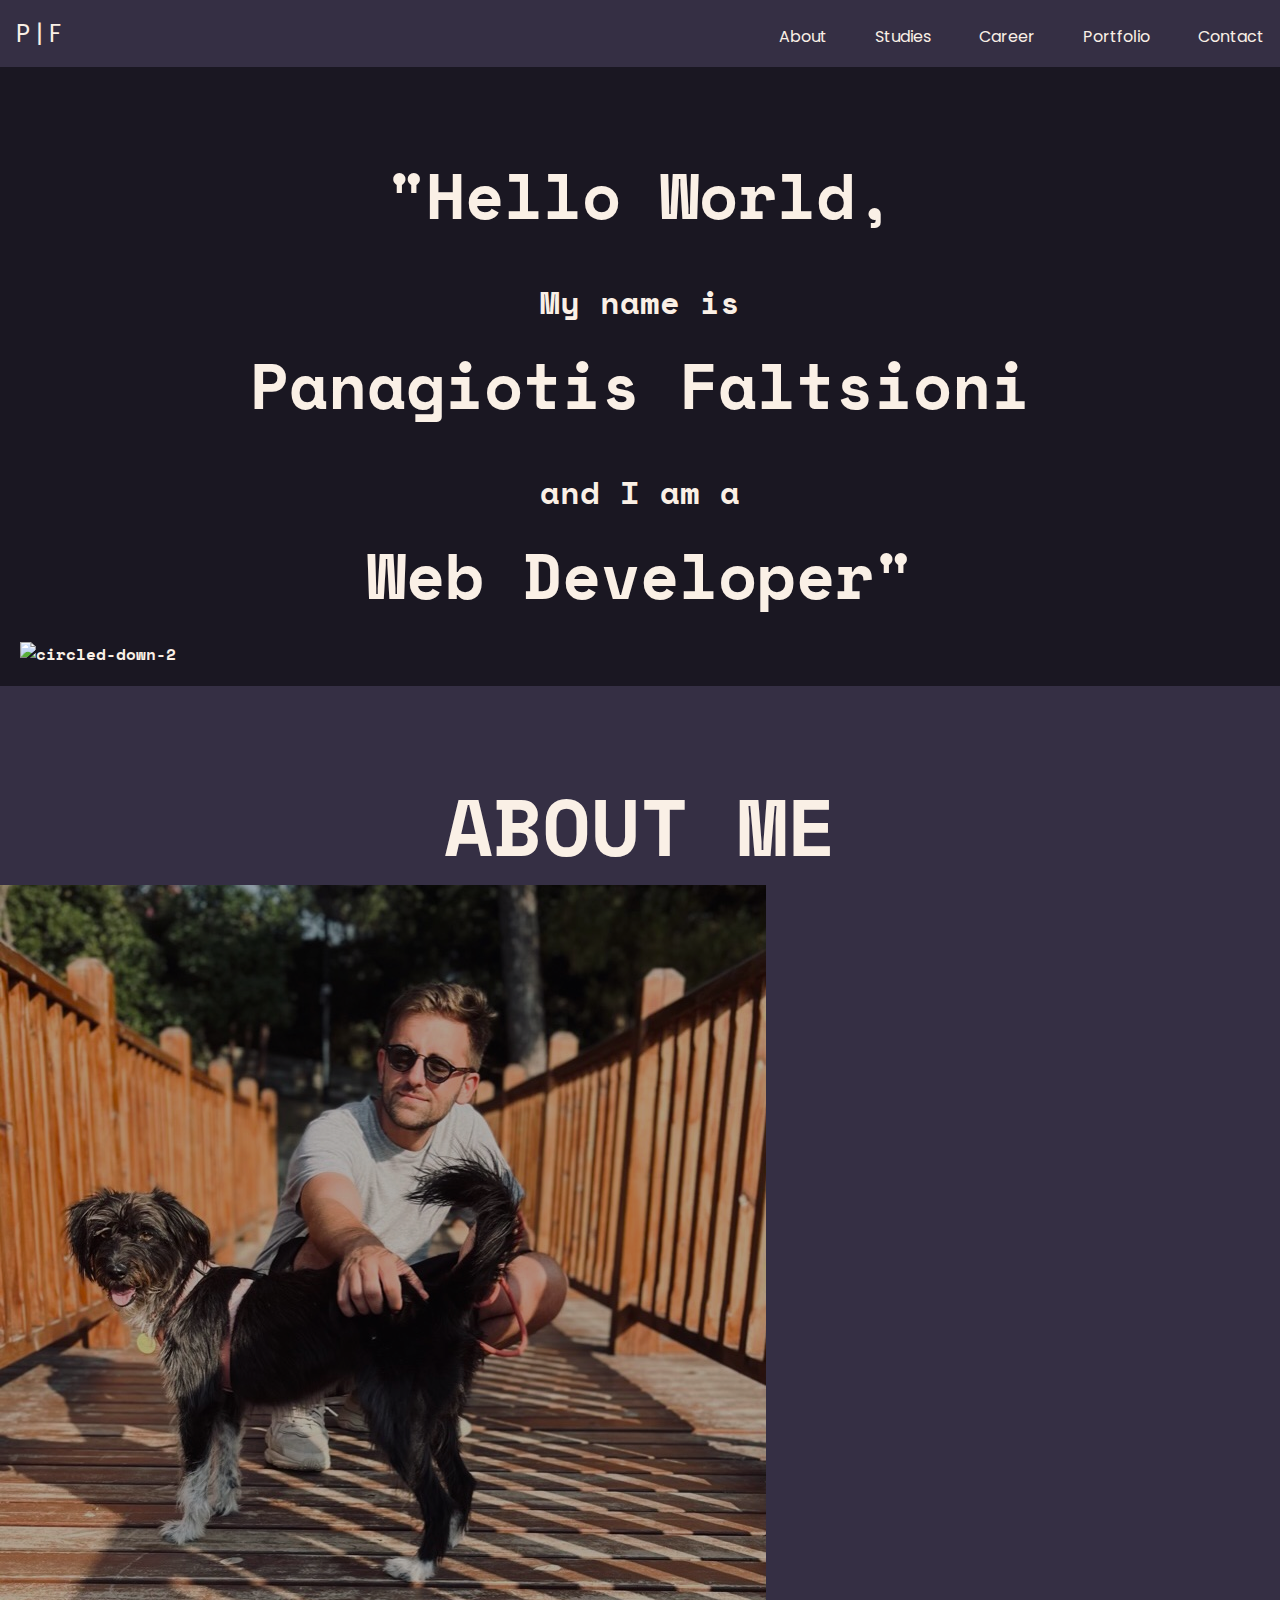
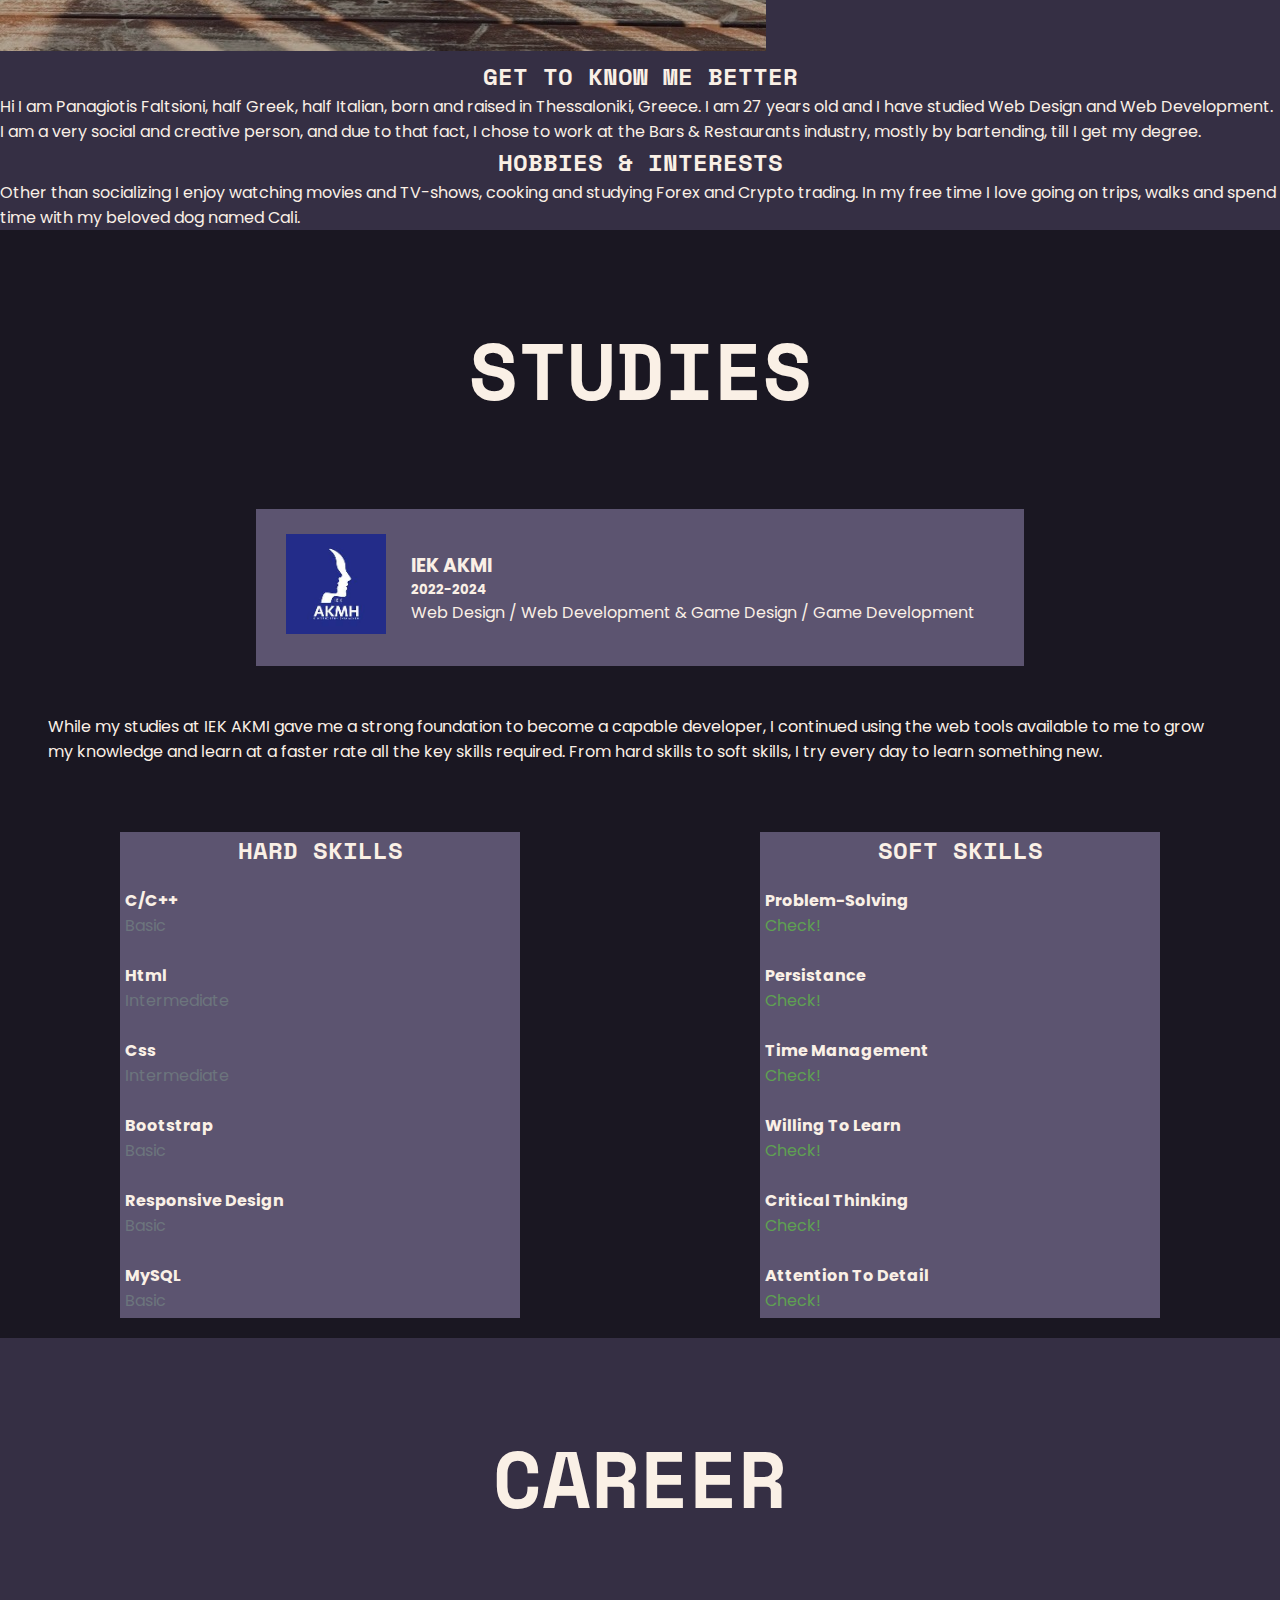
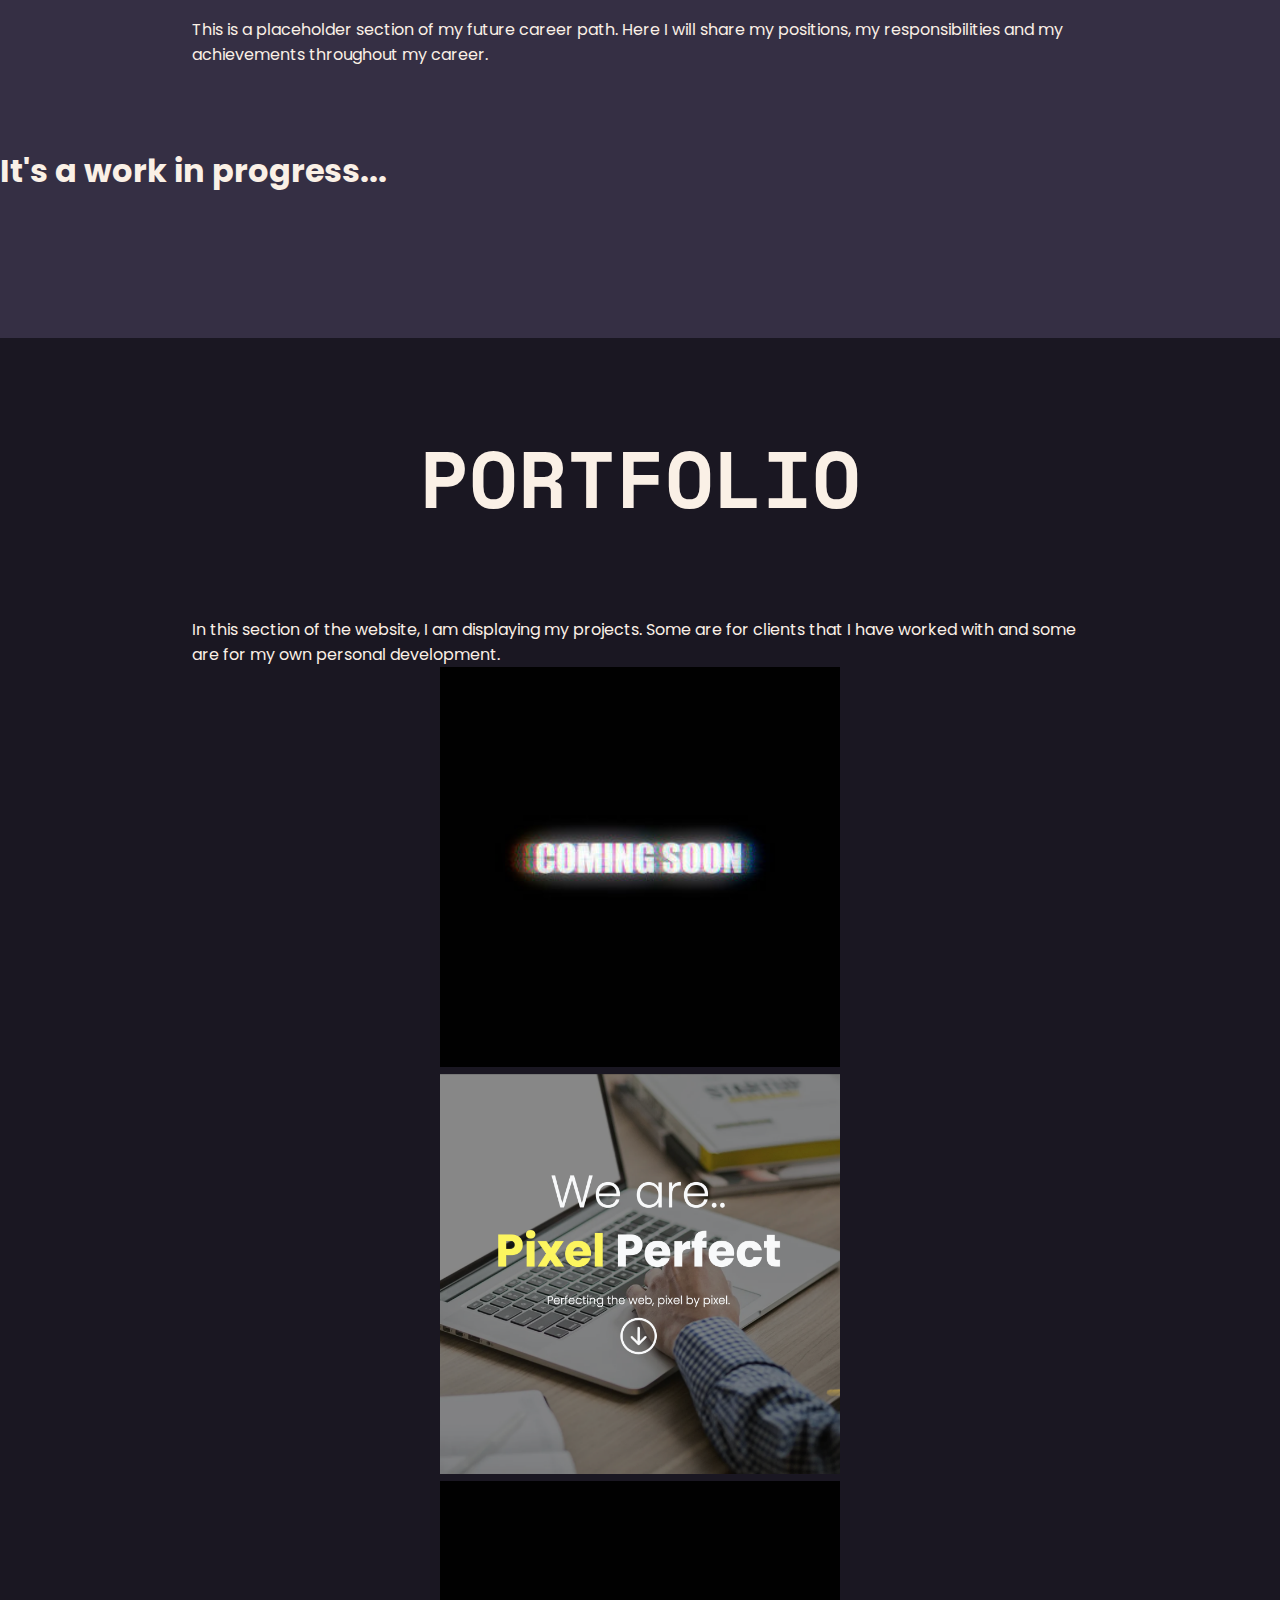
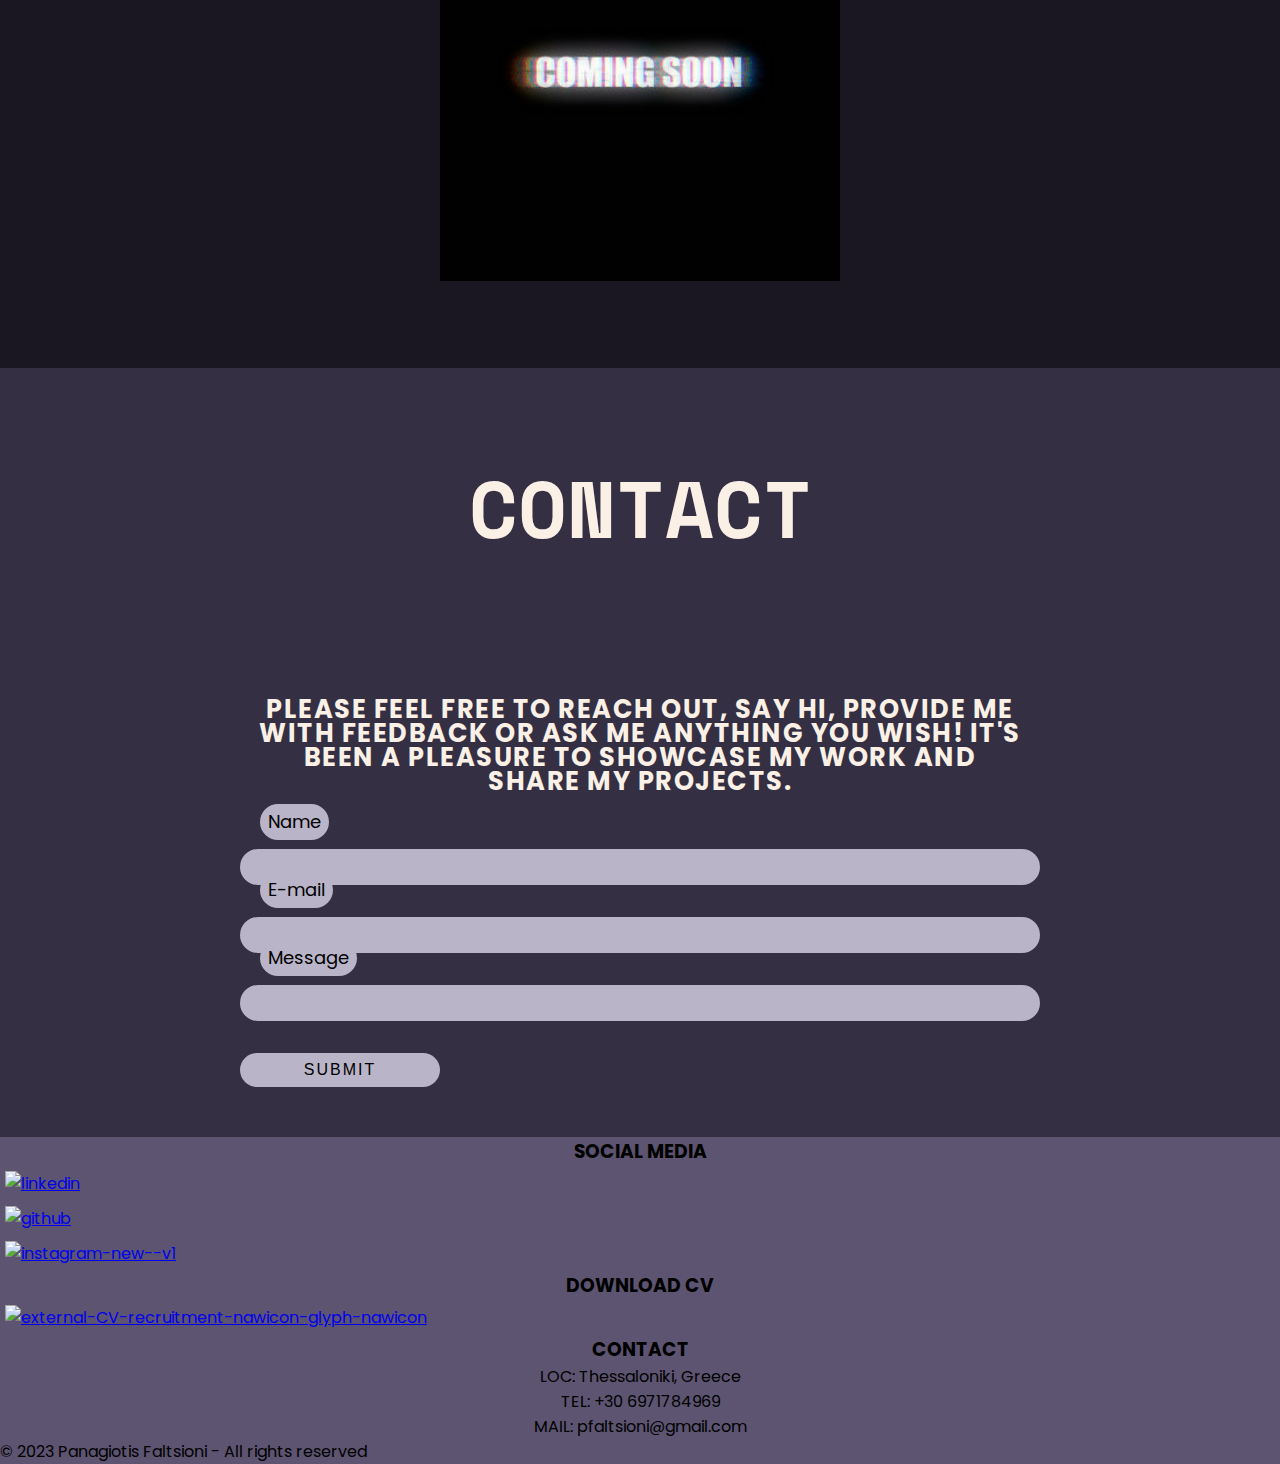
==== index.html @ 0f108d11 "Add files via upload" ====
<!DOCTYPE html>
<html lang="en">
<head>
    <meta charset="UTF-8">
    <meta http-equiv="X-UA-Compatible" content="IE=edge">
    <meta name="viewport" content="width=device-width, initial-scale=1.0">
    <title>Panagiotis Faltsioni | Web Developer</title>
    <!-- CSS LINK -->
    <link rel="stylesheet" href="style.css">
    <!-- BOOTSTRAP LINK -->
    <link href="https://cdn.jsdelivr.net/npm/bootstrap@5.3.1/dist/css/bootstrap.min.css" rel="stylesheet" integrity="sha384-4bw+/aepP/YC94hEpVNVgiZdgIC5+VKNBQNGCHeKRQN+PtmoHDEXuppvnDJzQIu9" crossorigin="anonymous">
    <script src="//maxcdn.bootstrapcdn.com/bootstrap/4.1.1/js/bootstrap.min.js"></script>
<script src="//cdnjs.cloudflare.com/ajax/libs/jquery/3.2.1/jquery.min.js"></script>
    <!-- GOOGLE FONTS LINK -->
    <link rel="preconnect" href="https://fonts.googleapis.com">
    <link rel="preconnect" href="https://fonts.gstatic.com" crossorigin>
    <link href="https://fonts.googleapis.com/css2?family=Poppins:ital,wght@0,100;0,200;0,300;0,400;0,500;0,600;0,700;0,800;0,900;1,100;1,200;1,300;1,400;1,500;1,600;1,700;1,800;1,900&family=Space+Mono:ital,wght@0,400;0,700;1,400;1,700&display=swap" rel="stylesheet">
    <link href="https://fonts.googleapis.com/css2?family=Poppins:wght@100;200;300;400;500;600;700;800;900&display=swap" rel="stylesheet">

    <!-- JS LINK-->
    <script src="nav.js" defer></script>
</head>
<body class="primary-dark" id="body">
    
    <header class="primary-dark">
        <nav class="fc-light" id="navbar">
            <div class="logo">P | F</div>
            <button class="mobile-nav-toggle fc-light" aria-expanded="false"></button>
            <ul id="primary-navigation" data-visible="false"  class="primary-navigation">
                <li>
                    <a href="#about" onclick="closeNavigation(); enableScroll();">About</a>
                </li>
                <li>
                    <a href="#studies" onclick="closeNavigation(); enableScroll();">Studies</a>
                </li>
                <li>
                    <a href="#career" onclick="closeNavigation(); enableScroll();">Career</a>
                </li>
                <li>
                    <a href="#portfolio" onclick="closeNavigation(); enableScroll();">Portfolio</a>
                </li>
                <li>
                    <a href="#contact" onclick="closeNavigation(); enableScroll();">Contact</a>
                </li>
            </ul>
        </nav>
    </header>
    <main>
        <section id="landing-page">
            <div class="paralax">
                <div class="wrap fc-light ff-mono">
                    <div class="gap"></div>
                    <p class="hero-text">"Hello World,<br>
                        <span class="hero-text-small">My name is</span><br>
                        Panagiotis Faltsioni<br>
                        <span class="hero-text-small">and I am a</span><br>
                        Web Developer"
                    </p>
                    <div class="text-center scroll-icon">
                        <img width="50" height="50" src="https://img.icons8.com/ios/50/circled-down-2.png" alt="circled-down-2"/>
                    </div>
                </div>
            </div>
        </section>
        <section class="fc-light" id="about">
            <div class="gap"></div>
            <h1 class="title-big fc-light ff-mono">About me</h1>
            <div class="row">
                <div class="col-sm-6">
                    <img class="w-100 p-5 rounded-circle darken-image" src="assets/080011CD-F7F8-4131-B6F4-7357EC629A7B_1_105_c.jpeg" alt="profile_pic">
                </div>
                <div class="col-sm-6 justify-content-center">
                    <h2 class="title-small mt-5 p-3 text-start ff-mono">Get to know me better</h2>
                    <p class="p-3 font_conf" >Hi I am Panagiotis Faltsioni, half Greek, half Italian, born and raised in Thessaloniki, Greece. 
                        I am 27 years old and I have studied Web Design and Web Development.
                        I am a very social and creative person, and due to that fact, I chose to work at the Bars & Restaurants industry, mostly by bartending, till I get my degree.</p>
                    <h2 class="title-small mt-5 p-3 text-start ff-mono">Hobbies & Interests</h2>
                    <p class="p-3 font_conf fc-light">Other than socializing I enjoy watching movies and TV-shows, cooking and studying Forex and Crypto trading.
                            In my free time I love going on trips, walks and spend time with my beloved dog named Cali.</p>
                </div>
            </div>
        </section>
        <section id="studies" class="paralax">
            <div class="shadow-bg">
                <div class="gap"></div>
                <h1 class="title-big fc-light ff-mono">Studies</h1>
                <div class="gap"></div>
                <div class="primary-light fc-light text-center rounded-5 akmi-box  shadow-lg">
                    <div class="akmi-logo text-center">
                        <img width="100%" class="rounded-circle" src="assets/akmi_logo.jpeg" alt="studies_pic">
                    </div>
                    <div class="akmi-info">
                        <h3 class=" text-start">IEK AKMI</h3>
                        <h5 class=" text-start">2022-2024</h5>
                        <p class="text-start">Web Design / Web Development & Game Design / Game Development</p>
                    </div>
                </div>
                
                <div class="row mx-0">
                    <div class="col-sm-2"></div>
                    <div class="col-sm-8 row fc-light">
                        <p class="studies-text">
                            While my studies at IEK AKMI gave me a strong foundation to become
                            a capable developer, I continued using the web tools available to me
                            to grow my knowledge and learn at a faster rate all the key skills required.
                            From hard skills to soft skills, I try every day to learn something new. 
                        </p>
                    </div>
                    <div class="col-sm-2"></div>

                    <div class="container-box py-5 mx-0">
                        
                        <div class=" box primary-light fc-light rounded-5 shadow-lg">
                            <h2 class="title-small py-5 ff-mono">Hard Skills</h2>
                            <div class="row">
                                <div class="col-sm-6 skills  text-start">
                                    <ul>
                                        
                                        <li>C/C++
                                            <p>Basic</p>
                                        </li>
                                        <li>Html
                                            <p>Intermediate</p>
                                        </li>
                                        <li>Css
                                            <p>Intermediate</p>
                                        </li>
                                    </ul>
                                </div>
                                <div class="col-sm-6 skills text-start">
                                    <ul>
                                        <li>Bootstrap
                                            <p>Basic</p>
                                        </li>
                                        <li>Responsive Design
                                            <p>Basic</p>
                                        </li>
                                        <li>MySQL
                                            <p>Basic</p>
                                        </li>
                                    </ul>
                                </div>
                            </div>
                        </div>
                        
                        <div class=" primary-light fc-light rounded-5 shadow-lg box">
                            <h2 class="title-small py-5 ff-mono">Soft Skills</h2>
                            <div class="row">
                                <div class="col-sm-6 skills green-muted text-start">
                                    <ul>
                                        <li>Problem-Solving
                                            <p>Check!</p>
                                        </li>
                                        <li>Persistance
                                            <p>Check!</p>
                                        </li>
                                        <li>Time Management
                                            <p>Check!</p>
                                        </li>
                                    </ul>
                                </div>
                                <div class="col-sm-6 skills green-muted text-start">
                                    <ul>
                                        <li>Willing To Learn
                                            <p>Check!</p>
                                        </li>
                                        <li>Critical Thinking
                                            <p>Check!</p>
                                        </li>
                                        <li>Attention To Detail
                                            <p>Check!</p>
                                        </li>
                                    </ul>
                                </div>
                            </div>
                        </div>
                        
                    </div>
                </div>
            </div>
        </section>
        <section id="career" class=" career-div fc-light">
            <div class="gap"></div>
            <h1 class="title-big ff-mono">Career</h1>
            <div class="gap"></div>
            <div class="career-text">
                <p class="font_conf">This is a placeholder section of my future career path. Here I will share my positions, my responsibilities and my achievements throughout my career.</p>
            </div>
            <h1 class="gap text-center">It's a work in progress...</h1>
            <div class="gap"></div>
        </section>
        <section id="portfolio" class="paralax">
            <div class="shadow-bg fc-light">
                <div class="gap"></div>
                <h1 class="title-big ff-mono">Portfolio</h1>
                <div class="gap"></div>
                <div class="portfolio-text">
                    <p class="font_conf">
                        In this section of the website, I am displaying my projects. 
                        Some are for clients that I have worked with and some are for my own personal development.
                    </p>
                </div>
                <div class="row">
                    <div class="container col-sm-4 mt-5">
                        <a href="">
                        <div class="content shadow-lg">
                            <div class="content-overlay"></div>
                            <img src="assets/black-coming-soon.jpeg" alt="coming-soon" class="content-image">
                            <div class="content-details fadeIn-bottom">
                                <h3></h3>
                                <p></p>
                            </div>
                        </div>
                    </a>
                    </div>
                
                    <div class="container col-sm-4 mt-5">
                        <a href="Pixel_Perfect/home.html" target="_blank">
                        <div class="content shadow-lg">
                            <div class="content-overlay"></div>
                            <img src="assets/Screenshot 2023-08-13 at 11.19.45 AM.png" alt="test" class="content-image">
                            <div class="content-details fadeIn-bottom">
                                <h3>Website - Pixel Perfect</h3>
                                <p>A web page created by me for an imaginary company, aimed to promote it's services and showcase it's work.</p>
                            </div>
                        </div>
                        </a>
                    </div>
                
                    <div class="container col-sm-4 mt-5">
                        <a href="">
                            <div class="content shadow-lg">
                                <div class="content-overlay"></div>
                                <img src="assets/black-coming-soon.jpeg" alt="coming-soon" class="content-image">
                                <div class="content-details fadeIn-bottom">
                                    <h3></h3>
                                    <p></p>
                                </div>
                            </div>
                        </a>
                    </div>
                </div>
                <div class="gap"></div>
            </div>
        </section>
        <section id="contact" class="row fc-light">
            <div class="gap"></div>
            <h1 class="title-big ff-mono">Contact</h1>
            <div class="gap"></div>
            <section class="get-in-touch row">
                <div class="col-sm-2"></div>
                <div class="col-sm-8">
                    <h1 class="title fc-light">Please feel free to reach out, say hi, provide me with feedback or ask me anything you wish! It's been a pleasure to showcase my work and share my projects.</h1>
                </div>
                <div class="col-sm-2"></div>    
                <form class="contact-form row p-5 mx-3" action="https://formsubmit.co/pfaltsioni@gmail.com" method="POST">
                   <div class="form-field col-lg-6">
                      <input id="name" class="input-text js-input" type="text" required>
                      <label class="label" for="name">Name</label>
                   </div>
                   <div class="form-field col-lg-6 ">
                      <input id="email" class="input-text js-input" type="email" required>
                      <label class="label" for="email">E-mail</label>
                   </div>
                   <div class="form-field col-lg-12">
                      <input id="message" class="input-text js-input" type="text" required>
                      <label class="label" for="message">Message</label>
                   </div>
                   <div class="form-field col-lg-12">
                      <input class="submit-btn" type="submit" value="Submit">
                   </div>
                </form>
             </section>
             
            </section>
    </main>
    <footer class="row text-dark primary-light p-5">
        <div class="col-sm-4 ">
            <h3 class="title-small">Social Media</h3>
            <ul class="font_conf text-center py-5">
                <li>
                    <a href="https://www.linkedin.com/in/p-faltsioni/" target="_blank">
                        <img width="25" height="25" src="https://img.icons8.com/ios-filled/50/linkedin.png" alt="linkedin"/>
                    </a>
                </li>
                <li>
                    <a href="https://github.com/Panosfal" target="_blank">
                        <img width="25" height="25" src="https://img.icons8.com/ios-filled/50/github.png" alt="github"/>
                    </a>
                </li>
                <li>
                    <a href="https://www.instagram.com/panosfal/" target="_blank">
                        <img width="25" height="25" src="https://img.icons8.com/ios-filled/50/instagram-new--v1.png" alt="instagram-new--v1"/>
                    </a>
                </li>
            </ul>
        </div>
        <div class="col-sm-4">
            <h3 class="title-small">download cv</h3>
            <div class="text-center py-5">
                <a href="assets/CV - Panagiotis Faltsioni copy.pdf" download>
                    <img id="cv" width="50" height="50" src="https://img.icons8.com/external-nawicon-glyph-nawicon/64/external-CV-recruitment-nawicon-glyph-nawicon.png" alt="external-CV-recruitment-nawicon-glyph-nawicon"/>
                </a>
            </div>
        </div>
        <div class="col-sm-4">
            <h3 class="title-small">contact</h3>
            <div class="contact-footer py-5">
                <p>LOC: Thessaloniki, Greece</p>
                <p>TEL: +30 6971784969</p>
                <p>MAIL: pfaltsioni@gmail.com</p>
            </div>
        </div>
        <p class="text-center text-muted">© 2023 Panagiotis Faltsioni - All rights reserved</p>

    </footer>
</body>
</html>
---- style.css ----
/* GENERAL CSS */
:root {
    --ff-main: 'Poppins', sans-serif;
            /* DARK MODE */
    --clr-primary-dark: #352f44;
    --clr-primary-light: #5c5470;

    --clr-neutral-dark: black;
    --clr-neutral-light: white;

    --clr-accent-dark: #b9b4c7;
    --clr-accent-light: #faf0e6;
}

            /* CUSTOM VARIABLES */
.primary-dark {
    background-color: var(--clr-primary-dark);
}
.primary-light {
    background-color: var(--clr-primary-light);
}
.neutral-dark {
    background-color: var(--clr-neutral-dark);
}
.neutral-light {
    background-color: var(--clr-neutral-light);
}
.accent-dark {
    background-color: var(--clr-accent-dark);
}
.accent-light {
    background-color: var(--clr-accent-light);
}

.fc-dark {
    color: var(--clr-primary-dark);
}
.hc-dark{
    color: var(--clr-primary-light);
}
.fc-light {
    color: var(--clr-accent-light);
}

.ff-mono{
    font-family: 'Poppins', sans-serif;
    font-family: 'Space Mono', monospace;
    font-weight: 700;
    
}
h1 .ff-mono {
    font-style: italic;
}

*,
*::before,
*::after {
    box-sizing: border-box;
}

* {
    margin: 0;
    padding: 0;
}
html {
    scroll-behavior: smooth !important;
}
body {
    overflow-x: hidden;
    font-family: var(--ff-main);
    
}
.font_conf {
    font-size: 1rem;
}

.hero-text {
    --fs-title: 4rem;
    font-size: var(--fs-title);
    text-align:center;

}
.hero-text-small{
    font-size: calc((var(--fs-title)/2));
}

.title-big {
    text-align: center;
    
    /*text-transform: uppercase;*/
}
.title-small {
    text-align: center;
    /*text-transform: uppercase;*/
}

/* MEDIA QUERIES */

@media  /* MOBILE */ (min-width: 330px){
    .title-big {
        text-align: center;
        text-transform: uppercase;
        font-size: 5rem;
    }
    .title-small {
        text-align: center;
        
        text-transform: uppercase;
    }

}
@media  /* TABLET */ (min-width:481) {

   

    .akmi-box {
        display: flex;
        flex-direction: column;
        justify-content: center;    
    }
    .akmi-logo{
        display: flex;
        justify-content: center;
    }
}
@media (min-width:768px){

}
@media only screen /* SMALL SCREENS - LAPTOPS */ and (max-width:1024px){

}
@media only screen /* LARGE SCREENS - DESKTOPS */ and (max-width:1200px){

}
@media only screen /* XL SCREENS - TV */ and (min-width:1201px){
    main {
        max-width: 1920px;
        margin: auto;
    }
}

/* NAVBAR */
nav {
    display: flex;
    justify-content: space-between;
    font-size: 1.5rem;
    
   
}
.logo {
    margin: 1rem;
}
nav ul{
    margin: 0;
    padding: 0;
    justify-content:end;
    align-items: center;
}
nav ul li {
    list-style: none;
    
}
nav ul li a{
    text-decoration: none;
    color: var(--clr-accent-light);
    font-size: 1rem;
    font-weight:400;
    margin-inline-end: 1rem;
    
}
nav ul li a:hover{
    color: var(--clr-primary-light);
}
.mobile-nav-toggle {
    z-index: 9999;
}
.primary-navigation {
display: flex;    
gap: var(--gap, 2rem); 

}
@media (min-width: 777px){
    
    .mobile-nav-toggle {
        visibility: hidden;
    }
}
@media (max-width: 776px) {
    .primary-navigation {
        --gap: 2em;
        position: fixed;
        inset: 0 0 0 30%;
        color: var(--clr-accent-light);
        background-color: var(--clr-primary-light);
        justify-content:start;
        flex-direction: column;
        padding: min(30vh, 10rem) 2em;
        z-index: 9998;
        transform: translateX(100%);
        transition: transform 450ms ease-out;
    }
    .primary-navigation[data-visible="true"]{
        transform: translateX(0%);

    }
    .mobile-nav-toggle {
        display:block;
        position: absolute;
        background: url(assets/hamburger.svg);
        background-repeat: no-repeat;
        border: 0;
        width: 3rem;
        aspect-ratio: 1;
        top: 1rem;
        right: 2rem;
        z-index: 9999;
    }
    .mobile-nav-toggle[aria-expanded = "true"]{
        background: url(assets/close.png);
    }
    
    .stop-scrolling{
        height: 100%;
        overflow: hidden;
    }
}
.paralax {
    background-image: url(assets/dark-purple.jpeg);
    background-attachment: fixed;
    background-position: center;
    background-repeat: no-repeat;
    background-size: cover;
    min-height: 100%;
    

}
.wrap {
    width: 100%;
    margin: auto;
    background-color: rgba(0,0,0,0.5);
}
.shadow-bg{
    
    background-color: rgba(0,0,0,0.5);
    
}

.gap {
    padding-top: 5rem;
}

.scroll-icon{
    padding: 20px;
}
.container .card
{
    max-width: 300px;
    height: 215px;
    margin: 30px 10px;
    padding: 20px 15px;
    box-shadow: 0 5px 20px rgba(0,0,0,0.5);
    transition: 0.3s ease-in-out;
}
.container .card:hover
{
    height: 450px;
}
.container .card .imgContainer
{
    position: relative;
    width:250px;
    height:250px;
    top:-50px;
    left:10px;
    z-index: 1;
    box-shadow: 0 5px 20px rgba(0,0,0,0.2);
}
.container .card .imgContainer img
{
    max-width: 100%;
    border-radius: 4px;
}
.container .card .content
{
    position: relative;
    margin-top: -140px;
    padding: 10px 15px;
    text-align: center;
    color:#111;
    visibility: hidden;
    opacity: 0;
    pointer-events: none;
    transition: 0.3s ease-in-out;
}
.container .card:hover .content
{
    visibility: visible;
    opacity: 1;
    margin-top: -40px;
    transition-delay: 0.3s;
}
.darken-image {
    filter: brightness(70%);
}

@media (max-width: 330px){
    .container .card .imgContainer{
        left: -2px;
    }
}
.career-div {
    min-height: 600px;
}


.get-in-touch {
    max-width: 800px;
    margin: 50px auto;
    position: relative;
  
}
.get-in-touch .title {
    text-align: center;
    text-transform: uppercase;
    letter-spacing: 1.5px;
    font-size: 1.6em;
    line-height: 24px;
    padding-bottom: 24px;
}
 .title {
    margin-inline: 1rem;
}
  
.contact-form .form-field {
    position: relative;
    margin: 32px 0;
}
.contact-form .input-text {
    display: block;
    width: 100%;
    height: 36px;
    border-width: 0 0 2px 0;
    color: var(--clr-neutral-light);
    font-size: 18px;
    line-height: 26px;
    font-weight: 400;
}
.contact-form .input-text:focus {
    outline: none;
}
.contact-form .input-text:focus + .label,
 .contact-form .input-text.not-empty + .label {
    -webkit-transform: translateY( 15px);
            transform: translateY(-15px);
}
.contact-form .label {
    position: absolute;
    left: 20px;
    bottom: 45px;
    font-size: 18px;
    line-height: 26px;
    font-weight: 400;
    background-color: var(--clr-accent-dark);
    color: var(--clr-neutral-dark);
    border-radius: 100vmax;
    padding: 5px 8px;
    border: none;
    cursor: text;
    transition: -webkit-transform .2s ease-in-out;
    transition: transform .2s ease-in-out;
    transition: transform .2s ease-in-out; 
    -webkit-transform: 0.2sec ease-in-out;
}
input {
    background-color: var(--clr-accent-dark);
    border: none;
    border-radius: 100vmax;
    padding-inline: 2rem;
}
.contact-form .submit-btn {
    display: inline-block;
    background-color: var(--clr-accent-dark);
    color: var(--clr-neutral-dark);
    text-transform: uppercase;
    letter-spacing: 2px;
    font-size: 16px;
    padding: 8px 16px;
    border: none;
    width:200px;
    cursor: pointer;
}
.submit-btn {
    border-radius: 100vmax;
}
.studies-text{
    padding: 3rem 3rem;
}
.career-text{
    width: 70%;
    margin: auto;
}

.content {
    position: relative;
    width: 90%;
    max-width: 400px;
    margin: auto;
    overflow: hidden;
}
  
.content .content-overlay {
    background: rgba(0,0,0,0.7);
    position: absolute;
    height: 99%;
    width: 100%;
    left: 0;
    top: 0;
    bottom: 0;
    right: 0;
    opacity: 0;
    -webkit-transition: all 0.4s ease-in-out 0s;
    -moz-transition: all 0.4s ease-in-out 0s;
    transition: all 0.4s ease-in-out 0s;
}
  
.content:hover .content-overlay{
    opacity: 1;
}
  
.content-image{
    width: 100%;
}
  
.content-details {
    position: absolute;
    text-align: center;
    padding-left: 1em;
    padding-right: 1em;
    width: 100%;
    top: 50%;
    left: 50%;
    opacity: 0;
    -webkit-transform: translate(-50%, -50%);
    -moz-transform: translate(-50%, -50%);
    transform: translate(-50%, -50%);
    -webkit-transition: all 0.3s ease-in-out 0s;
    -moz-transition: all 0.3s ease-in-out 0s;
    transition: all 0.3s ease-in-out 0s;
}
  
.content:hover .content-details{
    top: 50%;
    left: 50%;
    opacity: 1;
}
  
.content-details h3{
    color: #fff;
    font-weight: 500;
    letter-spacing: 0.15em;
    margin-bottom: 0.5em;
    text-transform: uppercase;
}
  
.content-details p{
    color: #fff;
    font-size: 0.8em;
}
  
.fadeIn-bottom{
    top: 80%;
}
#cv {
    padding: 5px;
}
footer ul {
    padding-left: 0px;
}
footer li {
    list-style:none;
    padding: 5px;
}
.contact-footer {
    display: flex;
    flex-direction: column;
    text-align: center;
    
}
.container-box {
    display: flex;
    flex-direction: row;
    flex-wrap: wrap;
    justify-content: space-around;
}

.box {
    width: 400px;
    margin: 20px;
    
}
.skills ul li {
    padding: 5px;
    margin-top: 15px;
    overflow: hidden;
    font-weight: bold;
}
.skills ul li p{
    font-weight: normal;
    color: #6c757d; /* text-muted (Bootstrap)*/
}
.green-muted ul li p {
    color: #5fa052;
}
.portfolio-text {
    width: 70%;
    margin: auto;
}
.akmi-box {
   width: 60%;
   margin: auto;
   display: flex;
   flex-direction: row;
   flex-wrap: wrap;
   padding: 20px;

}
.akmi-logo {
    width: 20%;
    max-width: 120px;
    
    padding:5px;
    margin:5px;
    margin-top: auto;
    margin-bottom: auto;
}
.akmi-logo img {
    max-width: 100px;
    min-width: 100px;
}
.akmi-info {
    width: 80%;
    padding: 5px;
    
    margin-top: auto;
    margin-bottom: auto;
}
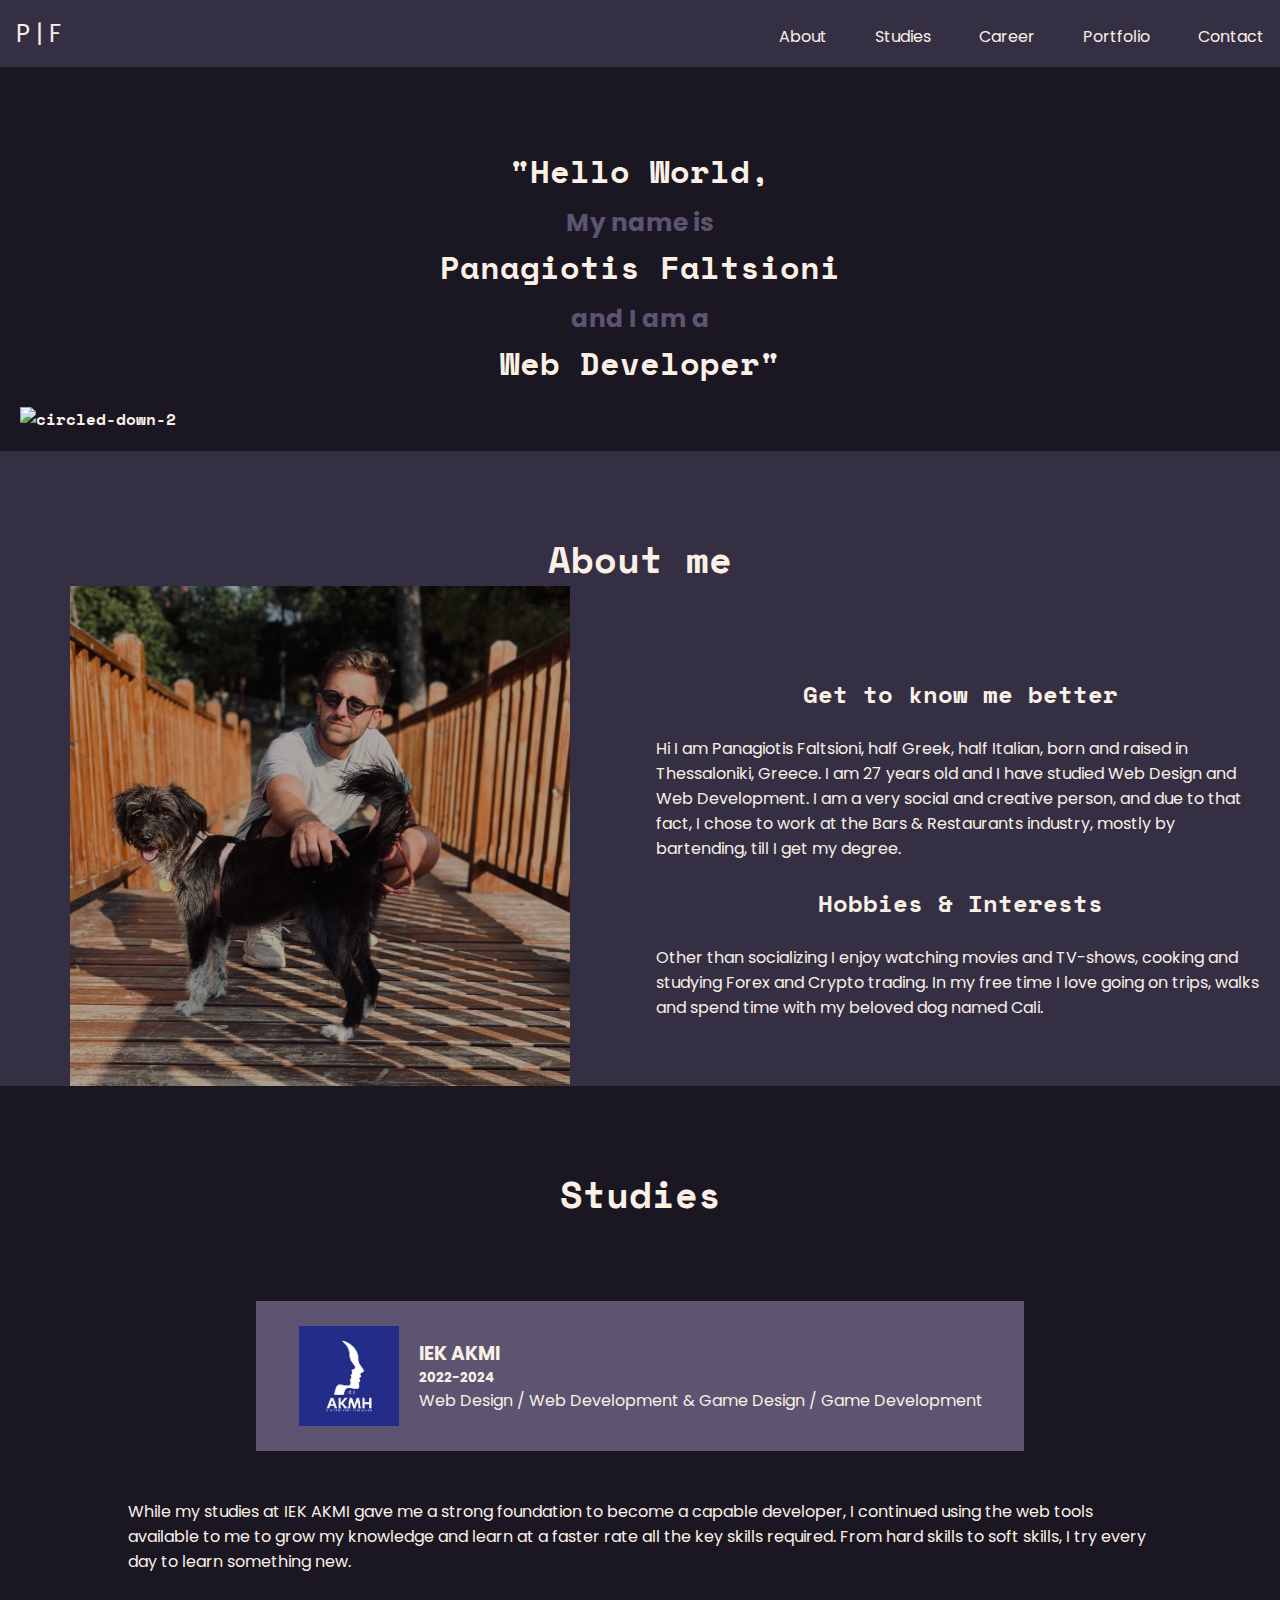
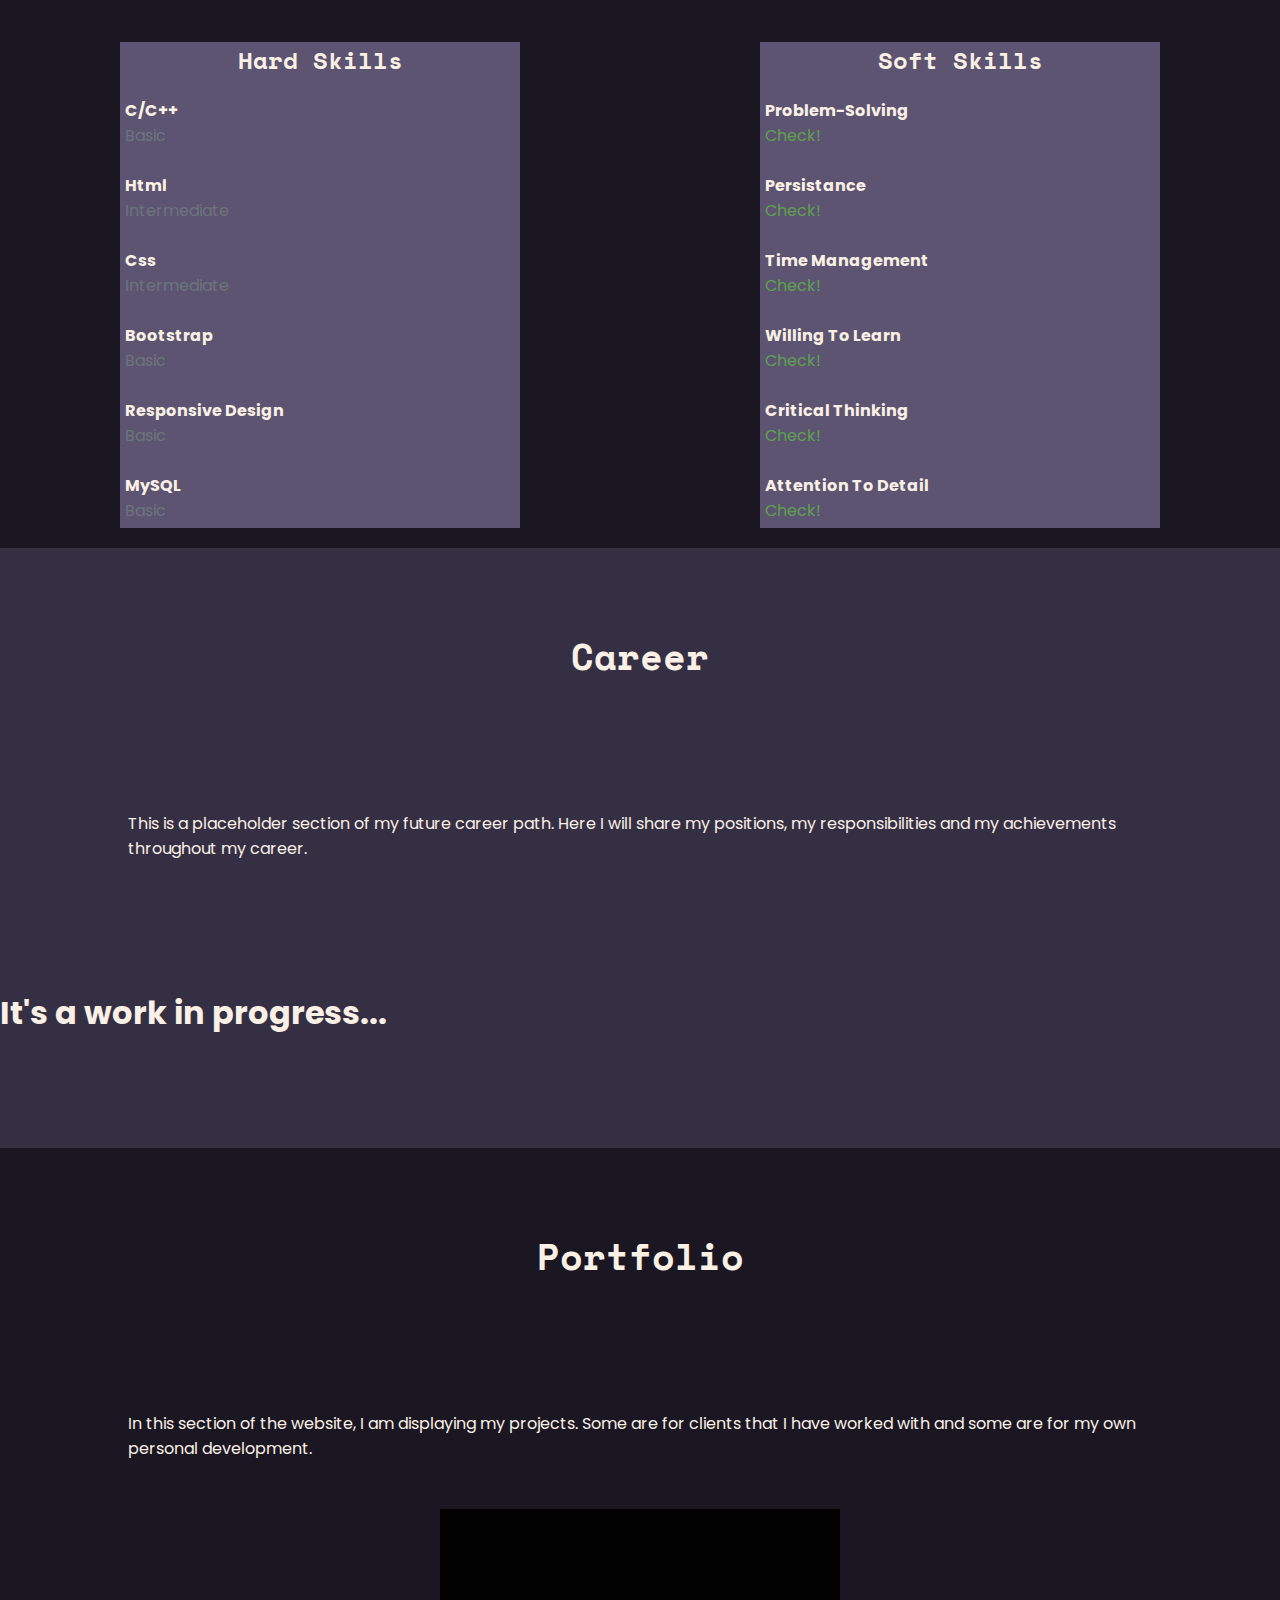
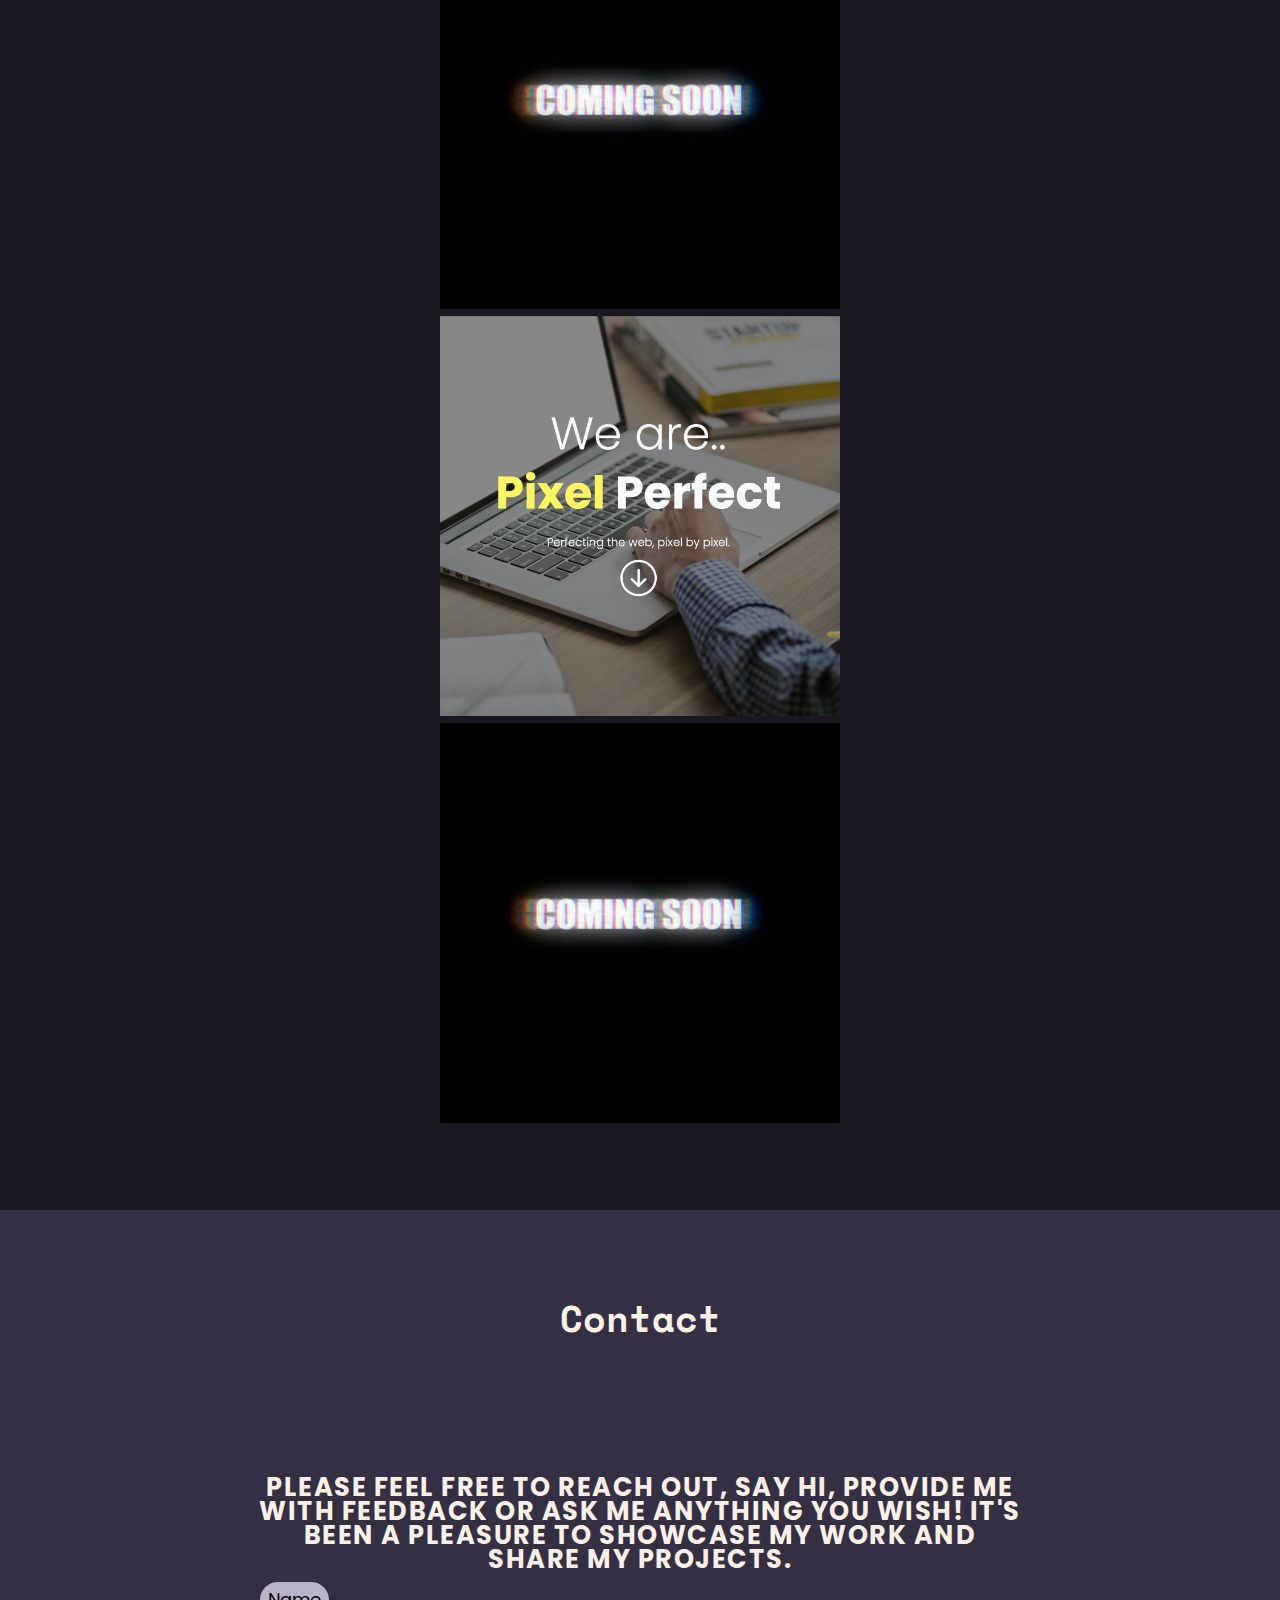
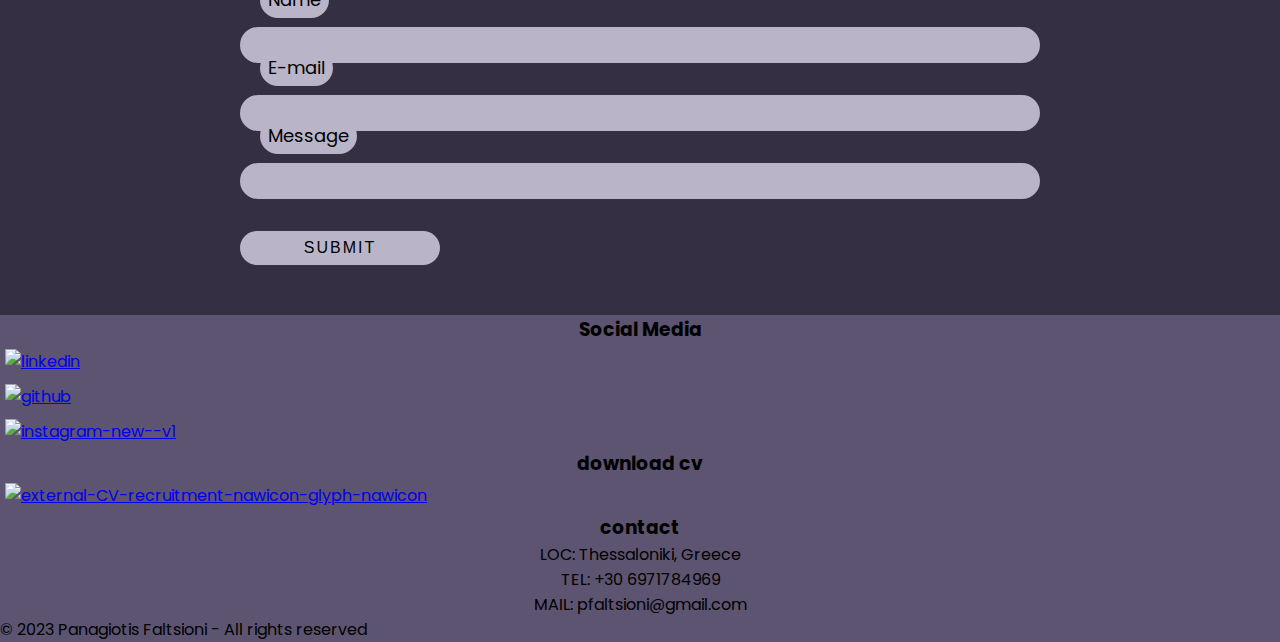
==== commit 966dee87: "Add files via upload" ====
--- a/index.html
+++ b/index.html
@@ -65,17 +65,17 @@
         <section class="fc-light" id="about">
             <div class="gap"></div>
             <h1 class="title-big fc-light ff-mono">About me</h1>
-            <div class="row">
-                <div class="col-sm-6">
+            <div class="about">
+                <div class="about-image">
                     <img class="w-100 p-5 rounded-circle darken-image" src="assets/080011CD-F7F8-4131-B6F4-7357EC629A7B_1_105_c.jpeg" alt="profile_pic">
                 </div>
-                <div class="col-sm-6 justify-content-center">
-                    <h2 class="title-small mt-5 p-3 text-start ff-mono">Get to know me better</h2>
-                    <p class="p-3 font_conf" >Hi I am Panagiotis Faltsioni, half Greek, half Italian, born and raised in Thessaloniki, Greece. 
+                <div class="about-paragraphs justify-content-center">
+                    <h2 class="title-small  text-start ff-mono">Get to know me better</h2>
+                    <p class="font_conf" >Hi I am Panagiotis Faltsioni, half Greek, half Italian, born and raised in Thessaloniki, Greece. 
                         I am 27 years old and I have studied Web Design and Web Development.
                         I am a very social and creative person, and due to that fact, I chose to work at the Bars & Restaurants industry, mostly by bartending, till I get my degree.</p>
-                    <h2 class="title-small mt-5 p-3 text-start ff-mono">Hobbies & Interests</h2>
-                    <p class="p-3 font_conf fc-light">Other than socializing I enjoy watching movies and TV-shows, cooking and studying Forex and Crypto trading.
+                    <h2 class="title-small  text-start ff-mono">Hobbies & Interests</h2>
+                    <p class="font_conf fc-light">Other than socializing I enjoy watching movies and TV-shows, cooking and studying Forex and Crypto trading.
                             In my free time I love going on trips, walks and spend time with my beloved dog named Cali.</p>
                 </div>
             </div>
@@ -97,16 +97,15 @@
                 </div>
                 
                 <div class="row mx-0">
-                    <div class="col-sm-2"></div>
-                    <div class="col-sm-8 row fc-light">
-                        <p class="studies-text">
+                    
+                    <div class="fc-light">
+                        <p class="text-style">
                             While my studies at IEK AKMI gave me a strong foundation to become
                             a capable developer, I continued using the web tools available to me
                             to grow my knowledge and learn at a faster rate all the key skills required.
                             From hard skills to soft skills, I try every day to learn something new. 
                         </p>
                     </div>
-                    <div class="col-sm-2"></div>
 
                     <div class="container-box py-5 mx-0">
                         
@@ -183,7 +182,7 @@
             <div class="gap"></div>
             <h1 class="title-big ff-mono">Career</h1>
             <div class="gap"></div>
-            <div class="career-text">
+            <div class="text-style">
                 <p class="font_conf">This is a placeholder section of my future career path. Here I will share my positions, my responsibilities and my achievements throughout my career.</p>
             </div>
             <h1 class="gap text-center">It's a work in progress...</h1>
@@ -194,7 +193,7 @@
                 <div class="gap"></div>
                 <h1 class="title-big ff-mono">Portfolio</h1>
                 <div class="gap"></div>
-                <div class="portfolio-text">
+                <div class="text-style">
                     <p class="font_conf">
                         In this section of the website, I am displaying my projects. 
                         Some are for clients that I have worked with and some are for my own personal development.
--- a/style.css
+++ b/style.css
@@ -11,6 +11,8 @@
 
     --clr-accent-dark: #b9b4c7;
     --clr-accent-light: #faf0e6;
+
+    --fs-title: 7rem;
 }
 
             /* CUSTOM VARIABLES */
@@ -44,7 +46,7 @@
 }
 
 .ff-mono{
-    font-family: 'Poppins', sans-serif;
+    
     font-family: 'Space Mono', monospace;
     font-weight: 700;
     
@@ -76,7 +78,7 @@
 }
 
 .hero-text {
-    --fs-title: 4rem;
+    
     font-size: var(--fs-title);
     text-align:center;
 
@@ -87,33 +89,62 @@
 
 .title-big {
     text-align: center;
-    
-    /*text-transform: uppercase;*/
+    font-size: calc(var(--fs-title)/2);
 }
 .title-small {
     text-align: center;
-    /*text-transform: uppercase;*/
+    
+    
 }
 
 /* MEDIA QUERIES */
 
-@media  /* MOBILE */ (min-width: 330px){
+@media  /* MOBILE */ (min-width: 320px){
+    .hero-text {
+    
+        font-size: calc(var(--fs-title)/3.5);
+        text-align:center;
+    
+    }
+    .hero-text-small{
+        font-size: calc((var(--fs-title)/4.5));
+        font-family: 'Poppins';
+        color: var(--clr-primary-light);
+    }
     .title-big {
         text-align: center;
-        text-transform: uppercase;
-        font-size: 5rem;
+        font-size: calc(var(--fs-title)/3);
     }
     .title-small {
         text-align: center;
+        font-size: calc(var(--fs-title/4));
         
-        text-transform: uppercase;
-    }
+        
+    }
+    .about-image {
+        min-width: 300px;
+        display: flex;
+        margin: auto;
+    }
+    
 
 }
 @media  /* TABLET */ (min-width:481) {
-
-   
-
+    .akmi-box {
+        display: flex;
+        flex-direction: column;
+        justify-content: center;
+    }
+    .akmi-logo{
+        display: flex;
+        justify-content: center;
+    }
+    
+    .mobile-nav-toggle {
+        visibility: hidden;
+    }
+}
+@media (min-width:777px){
     .akmi-box {
         display: flex;
         flex-direction: column;
@@ -123,14 +154,26 @@
         display: flex;
         justify-content: center;
     }
-}
-@media (min-width:768px){
-
-}
-@media only screen /* SMALL SCREENS - LAPTOPS */ and (max-width:1024px){
-
-}
-@media only screen /* LARGE SCREENS - DESKTOPS */ and (max-width:1200px){
+    
+    .mobile-nav-toggle {
+        visibility: hidden;
+    }
+    .about-paragraphs{
+        min-width: 50%;
+    }
+    .about-image{
+        min-width: 50%;
+    }
+        .about-image img{
+            max-width: 500px;
+            display: flex;
+            margin: auto;
+        }
+}
+@media only screen /* SMALL SCREENS - LAPTOPS */ and (min-width:1024px){
+
+}
+@media only screen /* LARGE SCREENS - DESKTOPS */ and (min-width:1200px){
 
 }
 @media only screen /* XL SCREENS - TV */ and (min-width:1201px){
@@ -180,11 +223,21 @@
 gap: var(--gap, 2rem); 
 
 }
-@media (min-width: 777px){
-    
-    .mobile-nav-toggle {
-        visibility: hidden;
-    }
+.about{
+    display: flex;
+    flex-direction: row;
+    align-items: center;
+}
+.about-paragraphs{
+    max-width: 80%;
+    padding-inline: 1rem;
+    margin-block: 2rem;
+}
+    .about-paragraphs h2{
+        margin-block:calc((3rem)/2) ;
+    }
+.about-image{
+    max-width: 80%;
 }
 @media (max-width: 776px) {
     .primary-navigation {
@@ -223,6 +276,10 @@
     .stop-scrolling{
         height: 100%;
         overflow: hidden;
+    }
+    .about{
+        display: flex;
+        flex-direction: column;
     }
 }
 .paralax {
@@ -393,13 +450,12 @@
 .submit-btn {
     border-radius: 100vmax;
 }
-.studies-text{
-    padding: 3rem 3rem;
-}
-.career-text{
-    width: 70%;
+.text-style{
+    width: 80%;
     margin: auto;
-}
+    padding-block: 3rem;
+}
+
 
 .content {
     position: relative;
@@ -512,10 +568,7 @@
 .green-muted ul li p {
     color: #5fa052;
 }
-.portfolio-text {
-    width: 70%;
-    margin: auto;
-}
+
 .akmi-box {
    width: 60%;
    margin: auto;
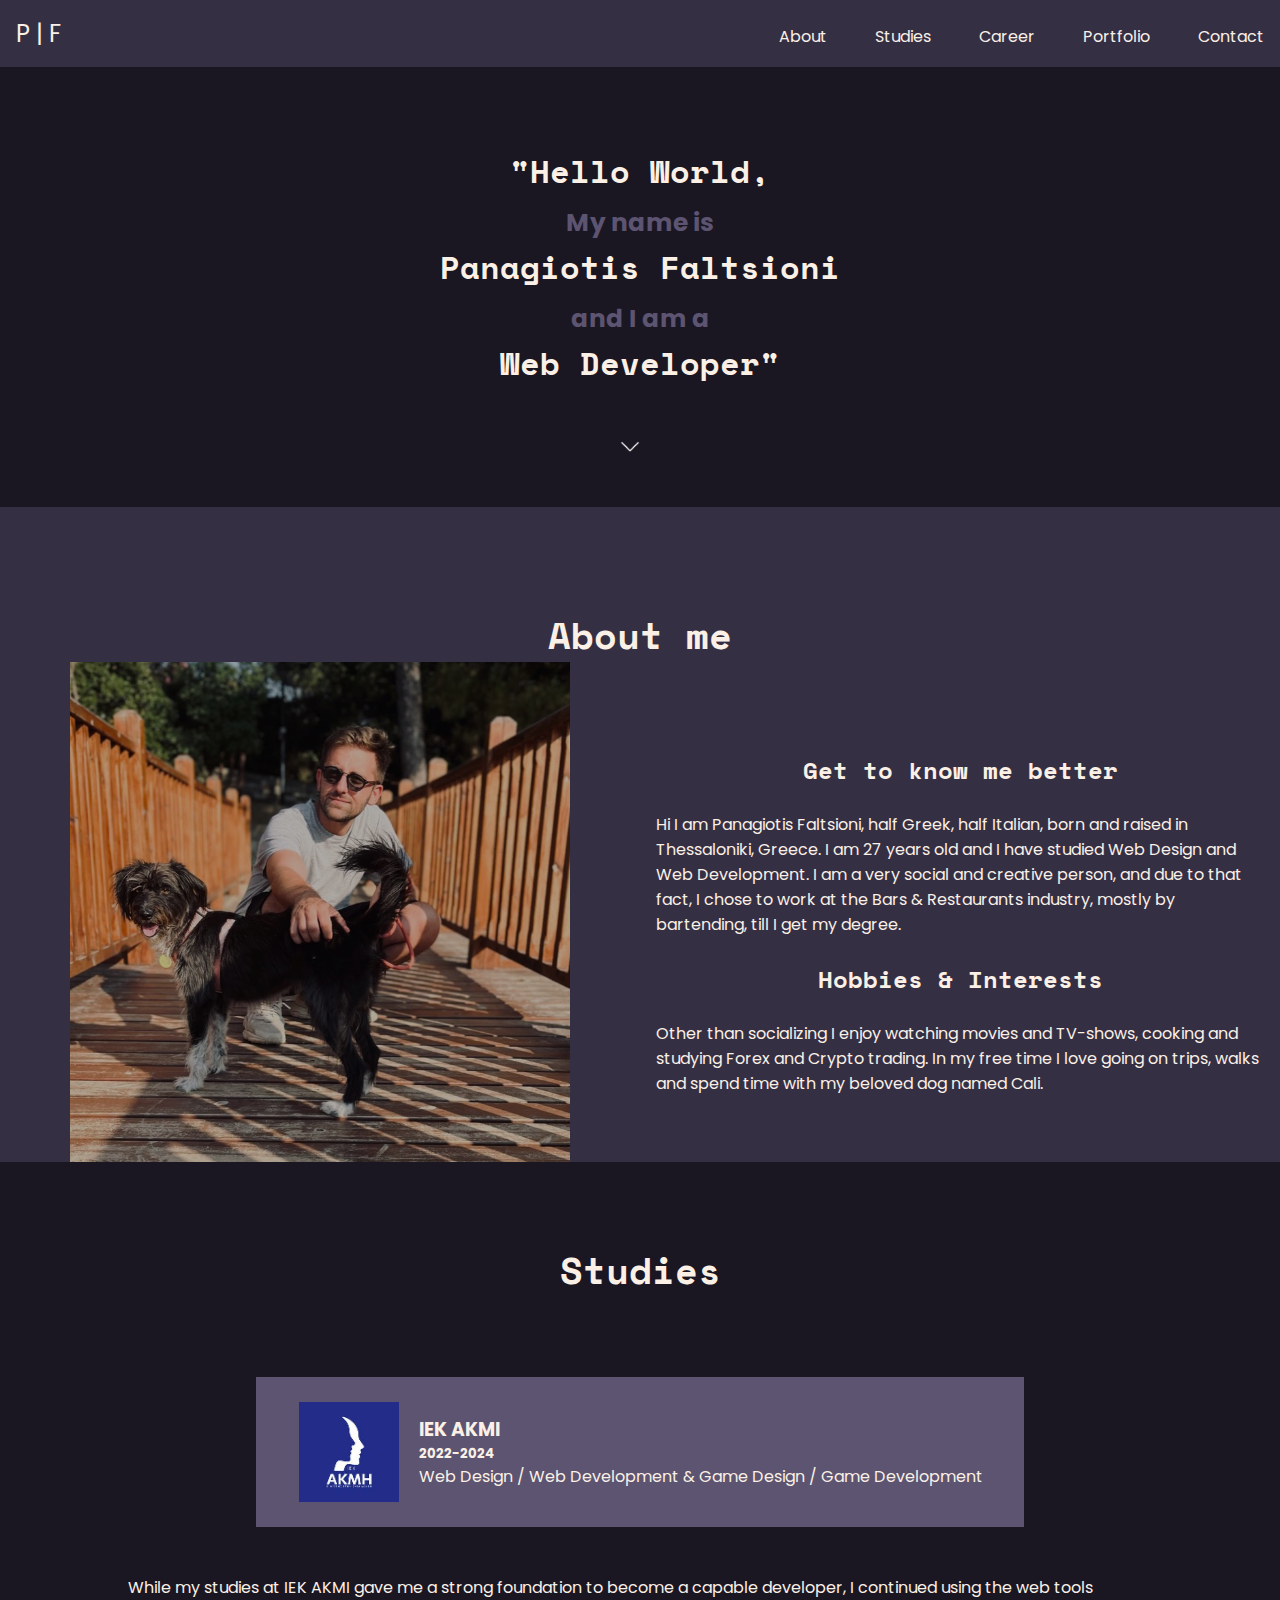
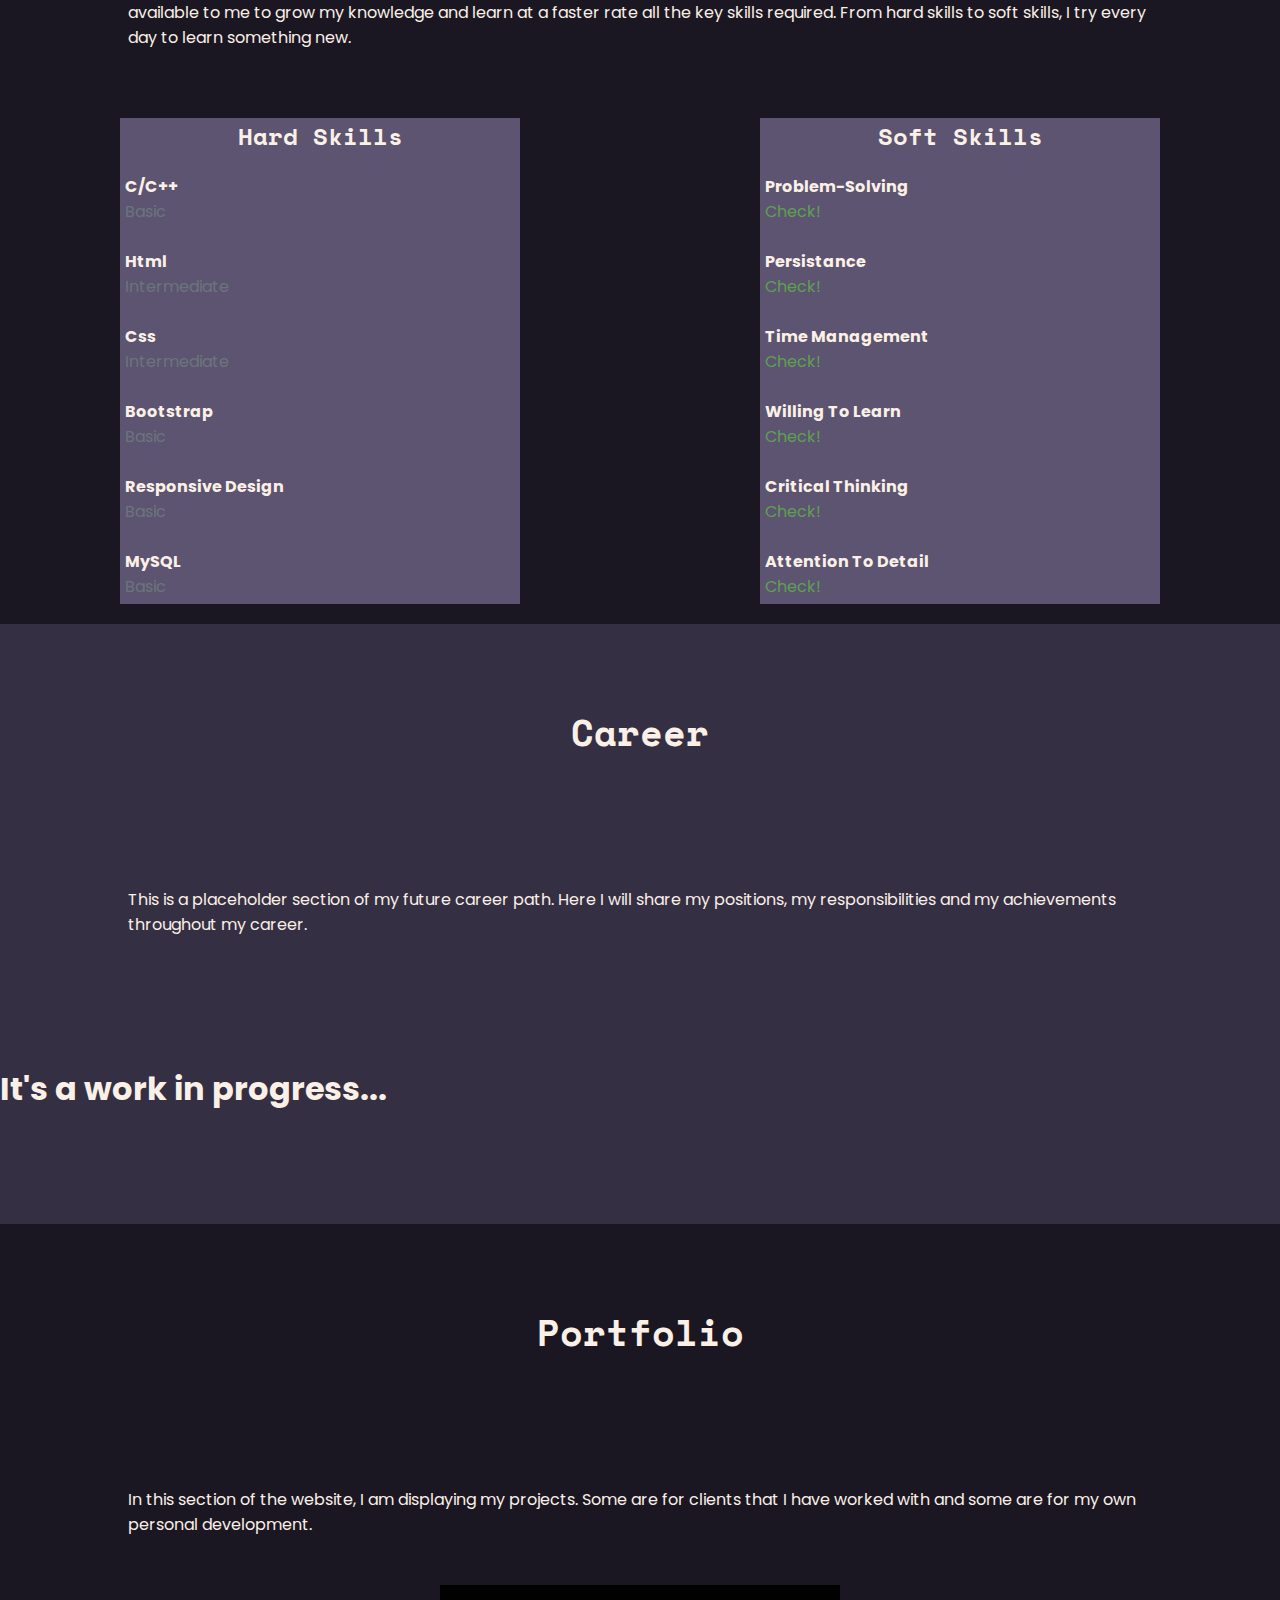
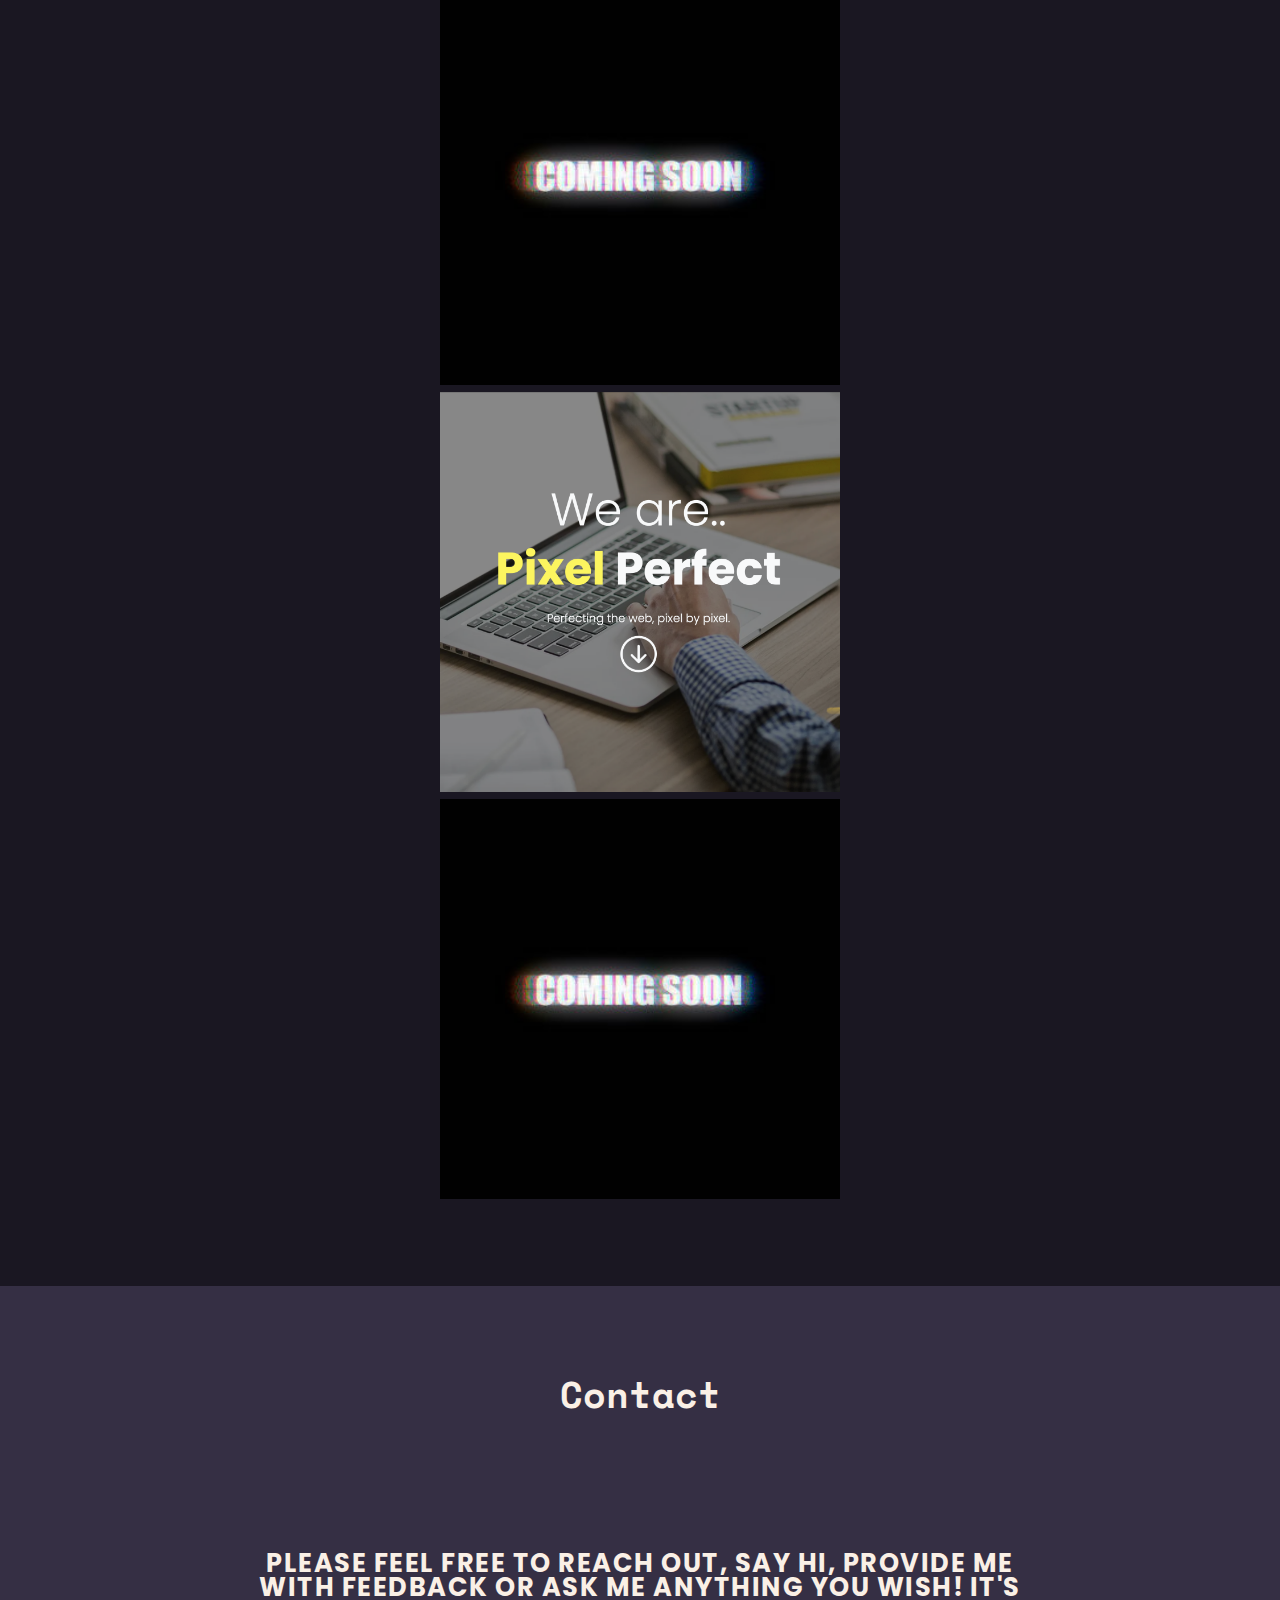
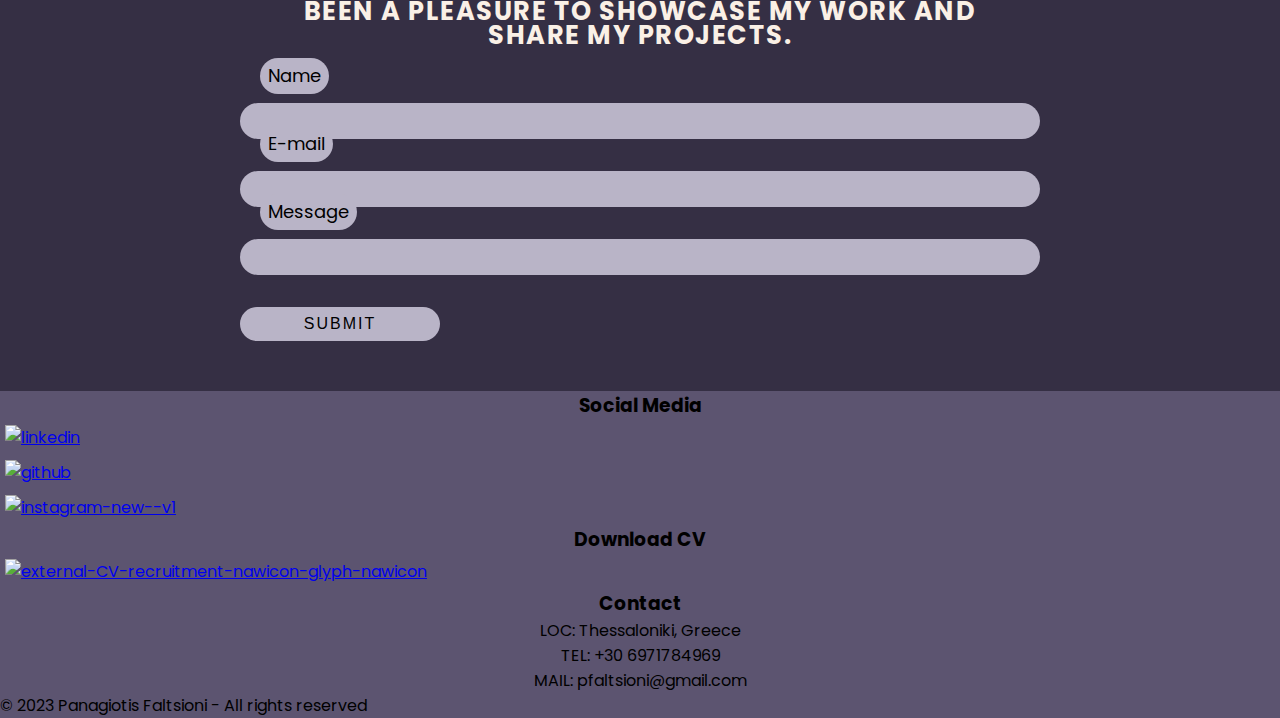
==== commit c576b3ed: "Add files via upload" ====
--- a/index.html
+++ b/index.html
@@ -19,6 +19,8 @@
 
     <!-- JS LINK-->
     <script src="nav.js" defer></script>
+    <!-- FAVICON LINK -->
+    <link rel="icon" href="assets/dev-icon.png">
 </head>
 <body class="primary-dark" id="body">
     
@@ -56,14 +58,11 @@
                         <span class="hero-text-small">and I am a</span><br>
                         Web Developer"
                     </p>
-                    <div class="text-center scroll-icon">
-                        <img width="50" height="50" src="https://img.icons8.com/ios/50/circled-down-2.png" alt="circled-down-2"/>
-                    </div>
+                    <div class="arrow animated bounce"></div>
                 </div>
             </div>
         </section>
         <section class="fc-light" id="about">
-            <div class="gap"></div>
             <h1 class="title-big fc-light ff-mono">About me</h1>
             <div class="about">
                 <div class="about-image">
@@ -295,15 +294,15 @@
             </ul>
         </div>
         <div class="col-sm-4">
-            <h3 class="title-small">download cv</h3>
+            <h3 class="title-small">Download CV</h3>
             <div class="text-center py-5">
-                <a href="assets/CV - Panagiotis Faltsioni copy.pdf" download>
+                <a href="assets/CV - Panagiotis Faltsioni.pdf" download>
                     <img id="cv" width="50" height="50" src="https://img.icons8.com/external-nawicon-glyph-nawicon/64/external-CV-recruitment-nawicon-glyph-nawicon.png" alt="external-CV-recruitment-nawicon-glyph-nawicon"/>
                 </a>
             </div>
         </div>
         <div class="col-sm-4">
-            <h3 class="title-small">contact</h3>
+            <h3 class="title-small">Contact</h3>
             <div class="contact-footer py-5">
                 <p>LOC: Thessaloniki, Greece</p>
                 <p>TEL: +30 6971784969</p>
--- a/style.css
+++ b/style.css
@@ -100,6 +100,7 @@
 /* MEDIA QUERIES */
 
 @media  /* MOBILE */ (min-width: 320px){
+    
     .hero-text {
     
         font-size: calc(var(--fs-title)/3.5);
@@ -260,17 +261,20 @@
     .mobile-nav-toggle {
         display:block;
         position: absolute;
-        background: url(assets/hamburger.svg);
+        background: url(assets/hamburger-white.png);
         background-repeat: no-repeat;
+        background-size: cover;
         border: 0;
-        width: 3rem;
+        width: 2.5rem;
         aspect-ratio: 1;
         top: 1rem;
         right: 2rem;
         z-index: 9999;
     }
     .mobile-nav-toggle[aria-expanded = "true"]{
-        background: url(assets/close.png);
+        background: url(assets/close-white.png);
+        background-size: cover;
+
     }
     
     .stop-scrolling{
@@ -282,13 +286,94 @@
         flex-direction: column;
     }
 }
+
+
+
+/* ANIMATED SCROLL DOWN ARROW ICON */
+
+@-moz-keyframes bounce {
+    0%, 20%, 50%, 80%, 100% {
+      -moz-transform: translateY(0);
+      transform: translateY(0);
+    }
+    40% {
+      -moz-transform: translateY(-30px);
+      transform: translateY(-30px);
+    }
+    60% {
+      -moz-transform: translateY(-15px);
+      transform: translateY(-15px);
+    }
+  }
+  @-webkit-keyframes bounce {
+    0%, 20%, 50%, 80%, 100% {
+      -webkit-transform: translateY(0);
+      transform: translateY(0);
+    }
+    40% {
+      -webkit-transform: translateY(-30px);
+      transform: translateY(-30px);
+    }
+    60% {
+      -webkit-transform: translateY(-15px);
+      transform: translateY(-15px);
+    }
+  }
+  @keyframes bounce {
+    0%, 20%, 50%, 80%, 100% {
+      -moz-transform: translateY(0);
+      -ms-transform: translateY(0);
+      -webkit-transform: translateY(0);
+      transform: translateY(0);
+    }
+    40% {
+      -moz-transform: translateY(-30px);
+      -ms-transform: translateY(-30px);
+      -webkit-transform: translateY(-30px);
+      transform: translateY(-30px);
+    }
+    60% {
+      -moz-transform: translateY(-15px);
+      -ms-transform: translateY(-15px);
+      -webkit-transform: translateY(-15px);
+      transform: translateY(-15px);
+    }
+  }
+  
+  .arrow {
+    position:relative;
+    bottom: 50px;
+    left: 50%;
+    margin-block: 100px;
+    margin-left: -20px;
+    width: 20px;
+    height: 20px;
+
+    background-image: url(assets/arrow-white.png);
+    background-size: contain;
+  }
+  
+  .bounce {
+    -moz-animation: bounce 2s infinite;
+    -webkit-animation: bounce 2s infinite;
+    animation: bounce 2s infinite;
+  }
+  
+  .fade {
+    opacity:0;
+    transition: 1s all ease-out;
+  }
+
+  
+
+
 .paralax {
     background-image: url(assets/dark-purple.jpeg);
     background-attachment: fixed;
     background-position: center;
     background-repeat: no-repeat;
     background-size: cover;
-    min-height: 100%;
+    
     
 
 }
@@ -450,6 +535,11 @@
 .submit-btn {
     border-radius: 100vmax;
 }
+.submit-btn:hover,
+.submit-btn:focus-within{
+    color: var(--clr-neutral-light);
+    background-color: var(--clr-primary-light);
+}
 .text-style{
     width: 80%;
     margin: auto;
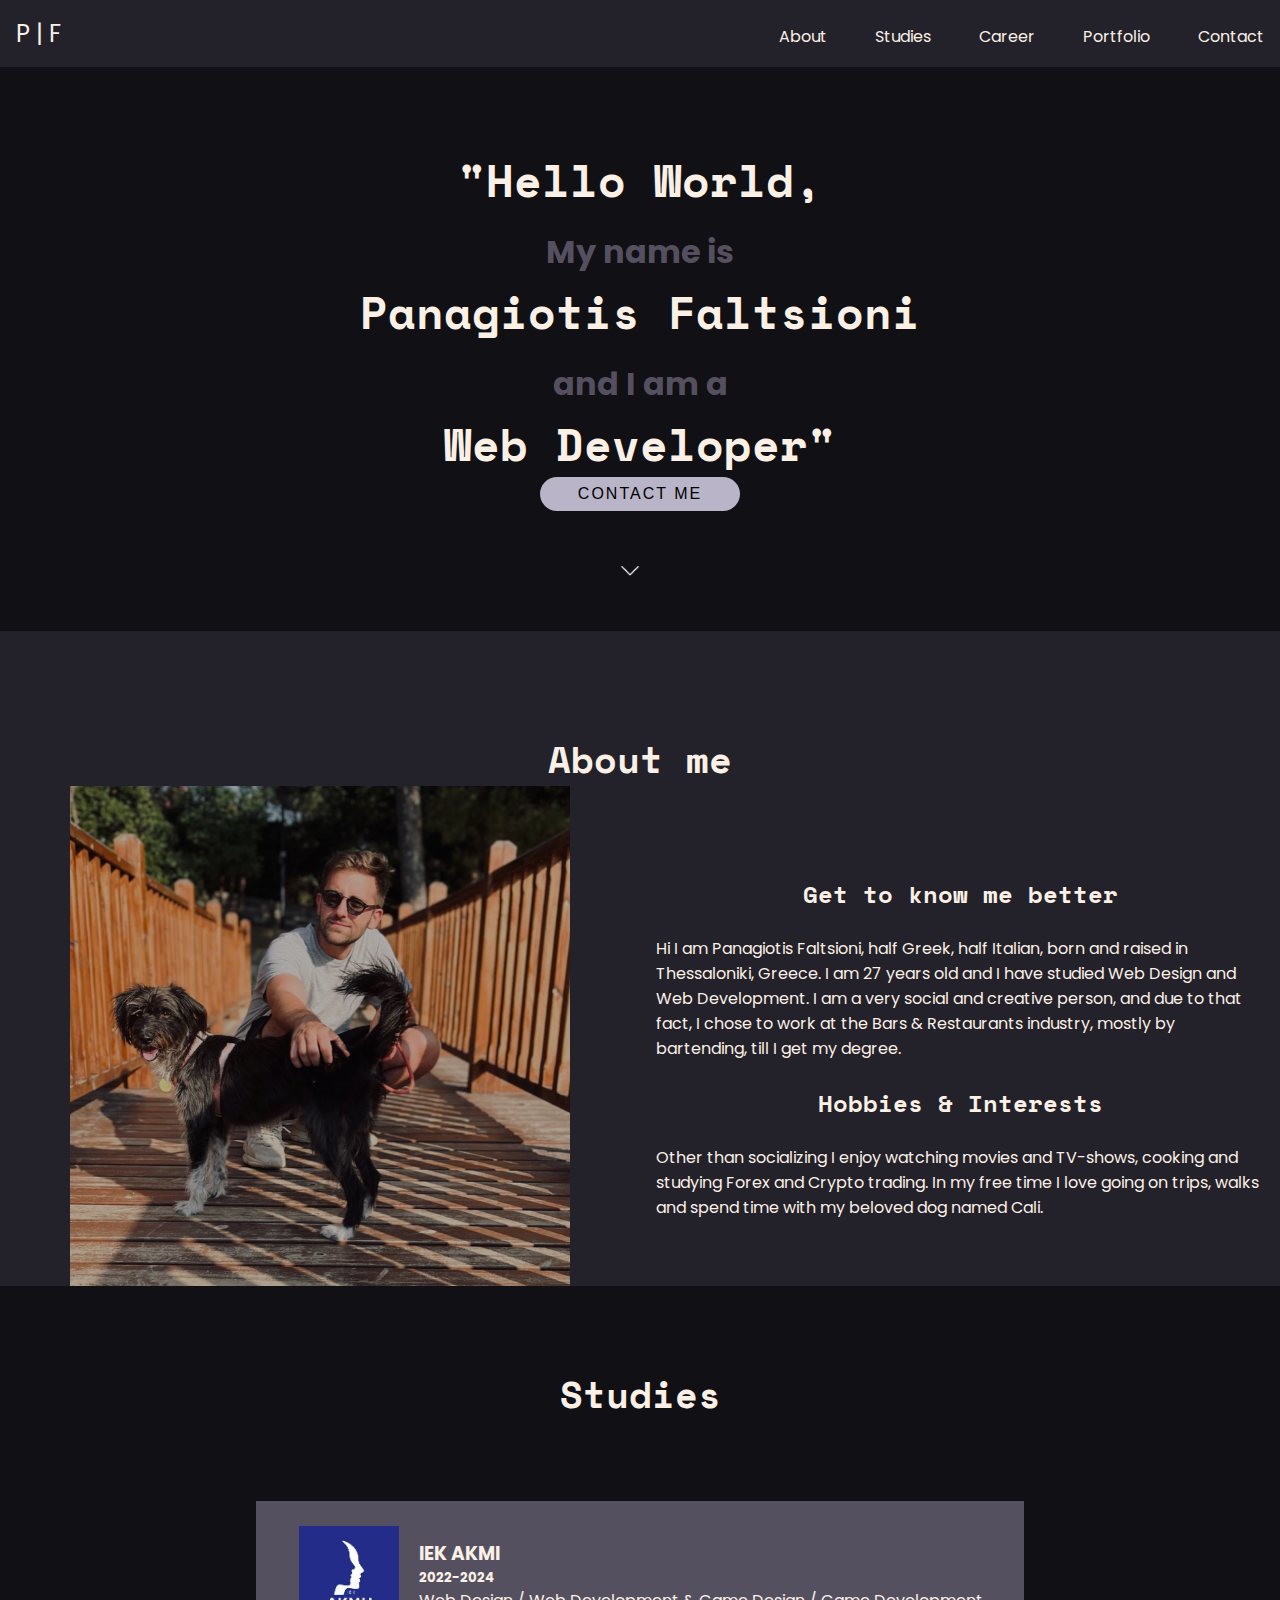
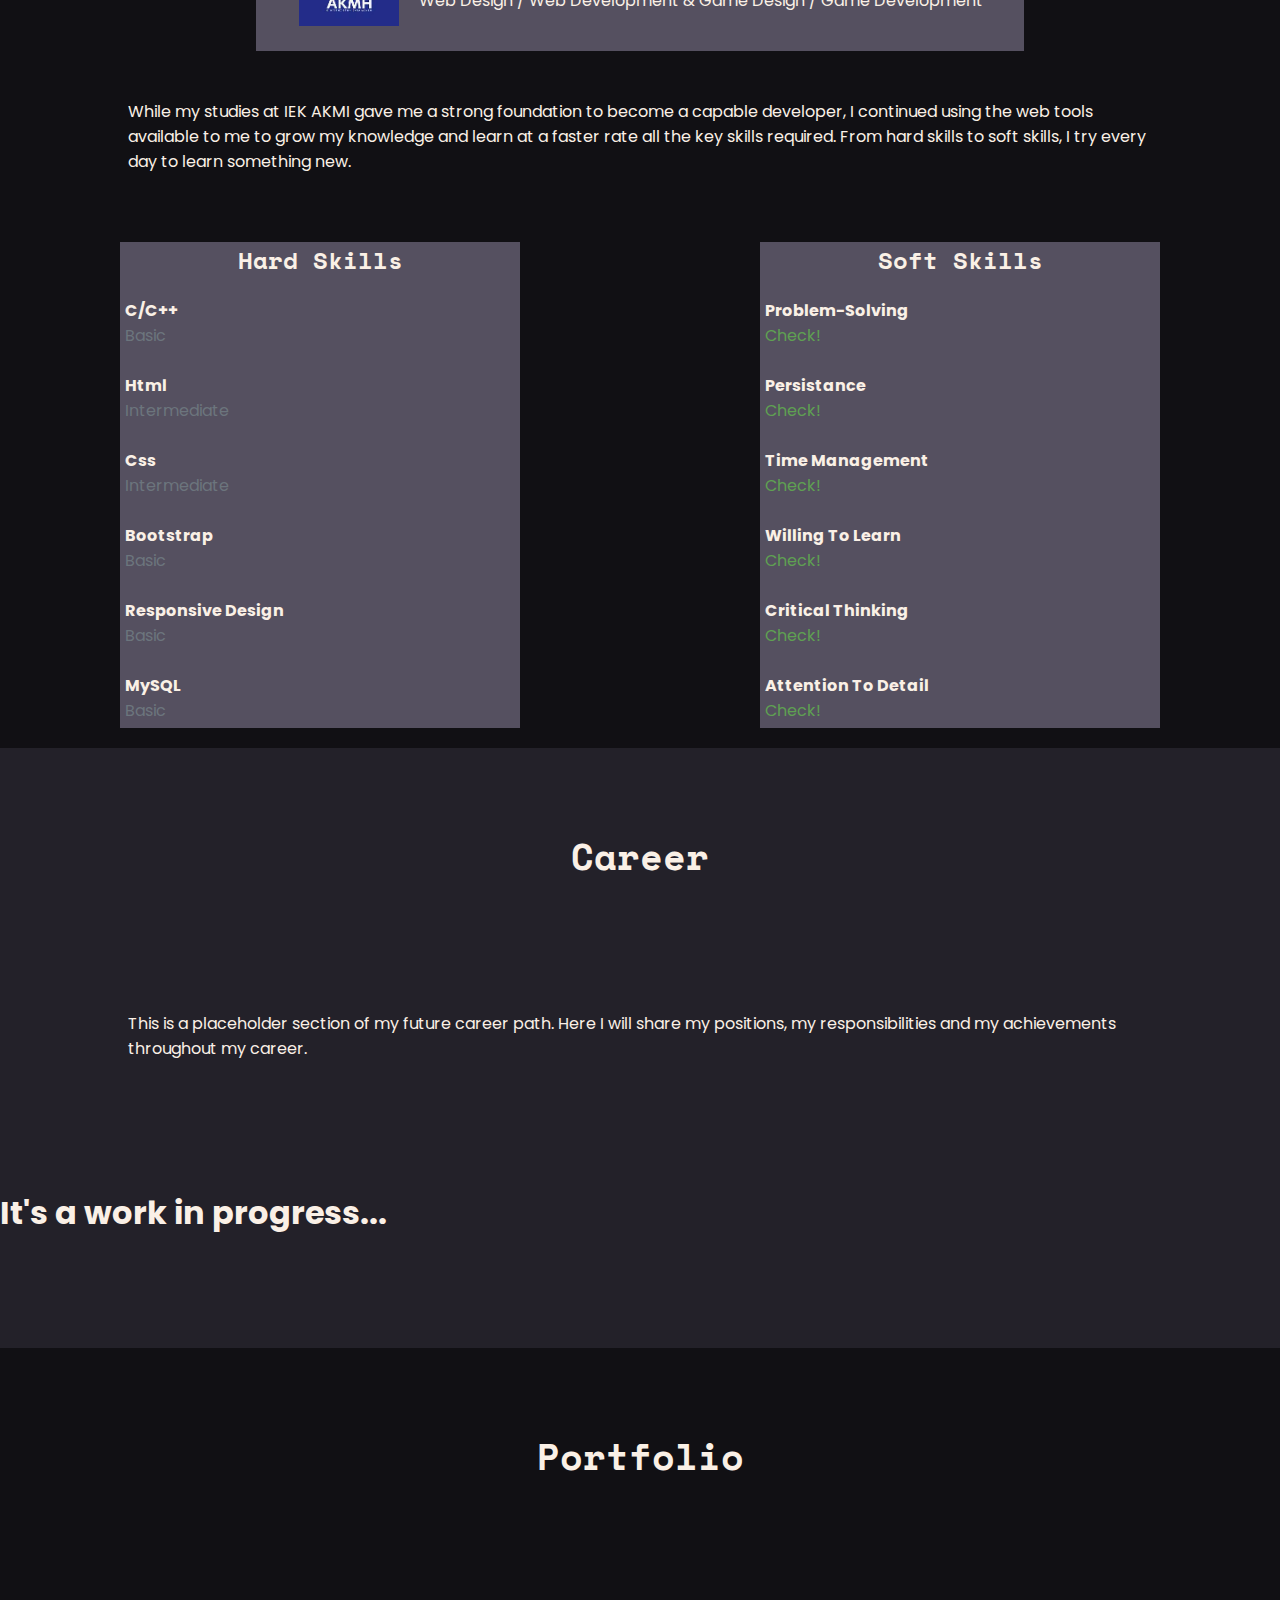
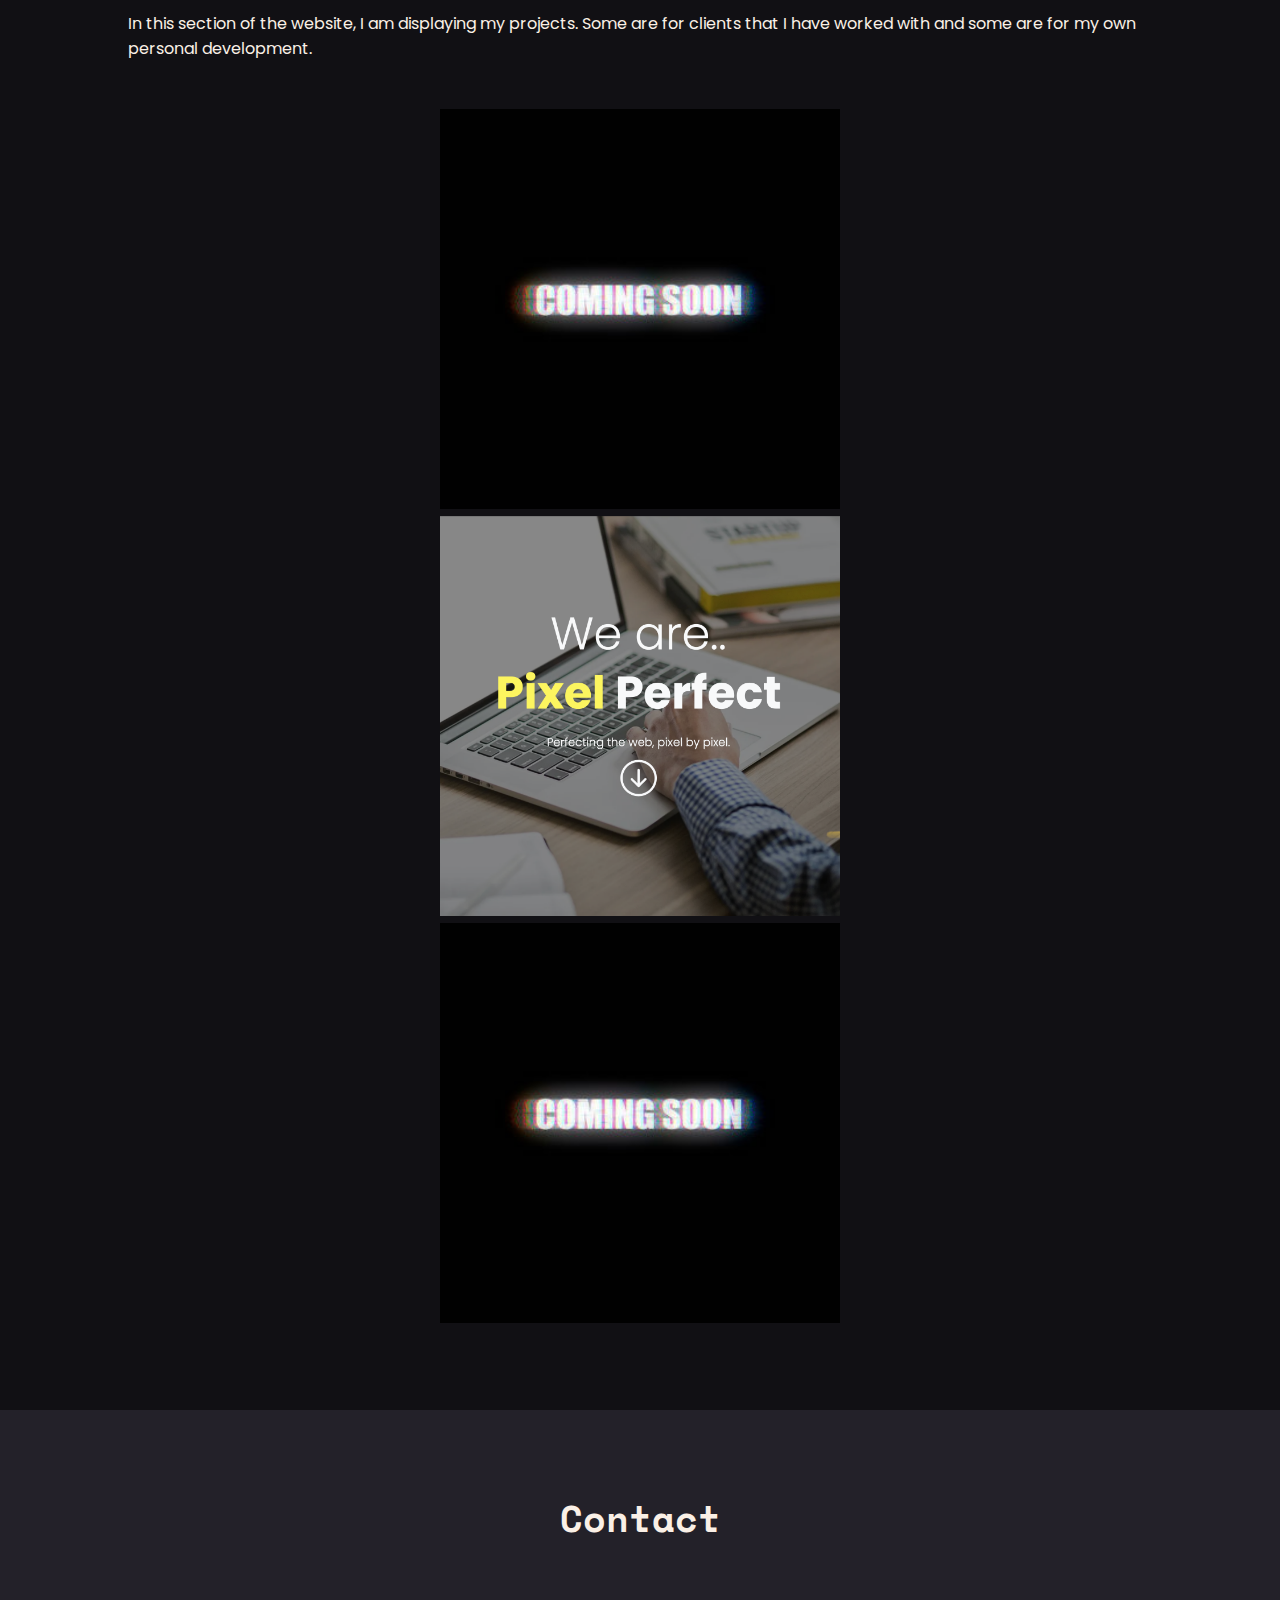
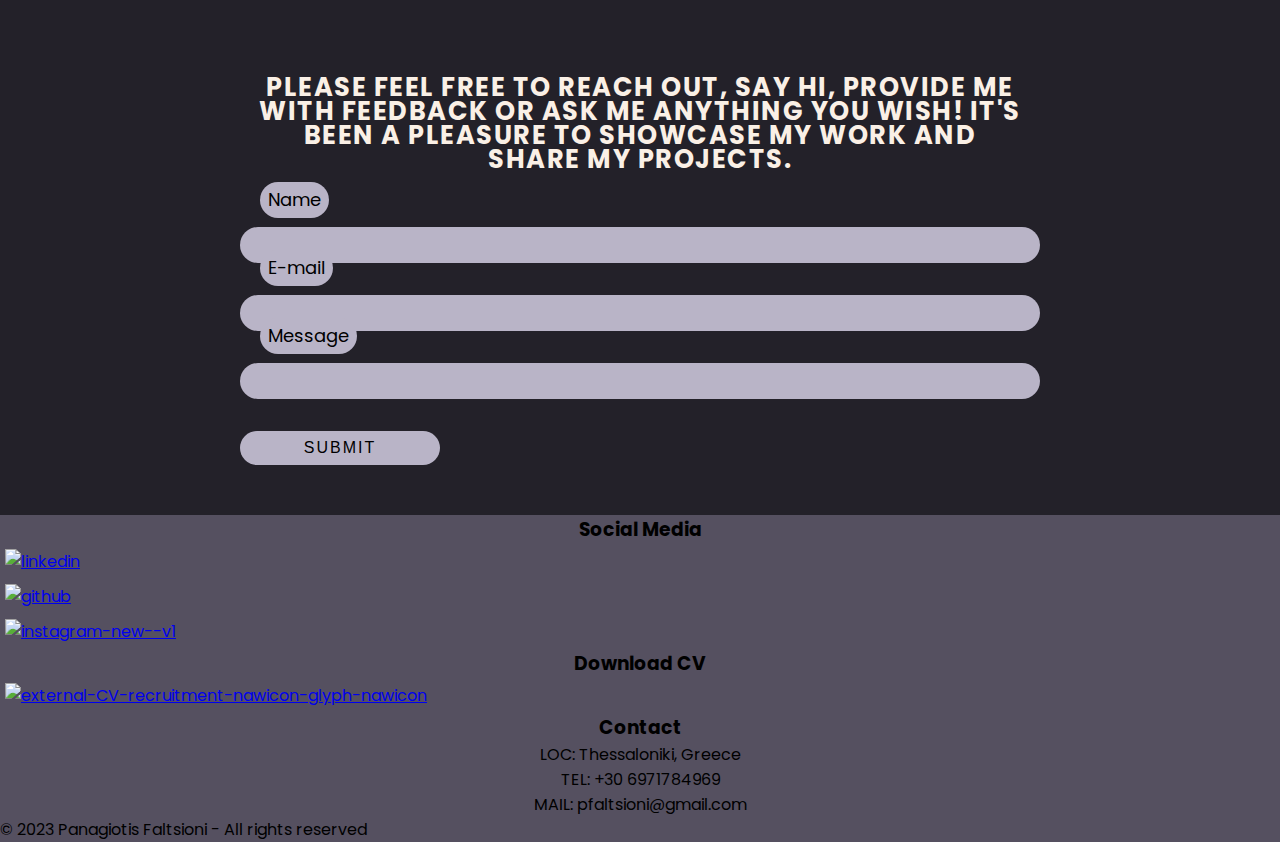
==== commit 52bb83c6: "Add files via upload" ====
--- a/index.html
+++ b/index.html
@@ -58,6 +58,7 @@
                         <span class="hero-text-small">and I am a</span><br>
                         Web Developer"
                     </p>
+                    <button class="btn-primary" role="button" onclick="window.location.href = '#contact';">Contact Me</button>
                     <div class="arrow animated bounce"></div>
                 </div>
             </div>
--- a/style.css
+++ b/style.css
@@ -3,8 +3,8 @@
 :root {
     --ff-main: 'Poppins', sans-serif;
             /* DARK MODE */
-    --clr-primary-dark: #352f44;
-    --clr-primary-light: #5c5470;
+    --clr-primary-dark: #232129;
+    --clr-primary-light: #555060;
 
     --clr-neutral-dark: black;
     --clr-neutral-light: white;
@@ -100,7 +100,11 @@
 /* MEDIA QUERIES */
 
 @media  /* MOBILE */ (min-width: 320px){
-    
+    .paralax{
+        background-image: url(assets/dark-purple.jpeg);
+        background-position: top;
+        background-size: contain;
+    }
     .hero-text {
     
         font-size: calc(var(--fs-title)/3.5);
@@ -131,6 +135,17 @@
 
 }
 @media  /* TABLET */ (min-width:481) {
+    .hero-text {
+    
+        font-size: calc(var(--fs-title)/3);
+        text-align:center;
+    
+    }
+    .hero-text-small{
+        font-size: calc((var(--fs-title)/4));
+        font-family: 'Poppins';
+        color: var(--clr-primary-light);
+    }
     .akmi-box {
         display: flex;
         flex-direction: column;
@@ -146,6 +161,17 @@
     }
 }
 @media (min-width:777px){
+    .hero-text {
+    
+        font-size: calc(var(--fs-title)/2.5);
+        text-align:center;
+    
+    }
+    .hero-text-small{
+        font-size: calc((var(--fs-title)/3.5));
+        font-family: 'Poppins';
+        color: var(--clr-primary-light);
+    }
     .akmi-box {
         display: flex;
         flex-direction: column;
@@ -172,15 +198,46 @@
         }
 }
 @media only screen /* SMALL SCREENS - LAPTOPS */ and (min-width:1024px){
-
+    .hero-text {
+    
+        font-size: calc(var(--fs-title)/2.5);
+        text-align:center;
+    
+    }
+    .hero-text-small{
+        font-size: calc((var(--fs-title)/3.5));
+        font-family: 'Poppins';
+        color: var(--clr-primary-light);
+    }
 }
 @media only screen /* LARGE SCREENS - DESKTOPS */ and (min-width:1200px){
-
+    .hero-text {
+    
+        font-size: calc(var(--fs-title)/2.5);
+        text-align:center;
+    
+    }
+    .hero-text-small{
+        font-size: calc((var(--fs-title)/3.5));
+        font-family: 'Poppins';
+        color: var(--clr-primary-light);
+    }
 }
 @media only screen /* XL SCREENS - TV */ and (min-width:1201px){
     main {
         max-width: 1920px;
         margin: auto;
+    }
+    .hero-text {
+    
+        font-size: calc(var(--fs-title)/2.5);
+        text-align:center;
+    
+    }
+    .hero-text-small{
+        font-size: calc((var(--fs-title)/3.5));
+        font-family: 'Poppins';
+        color: var(--clr-primary-light);
     }
 }
 
@@ -268,7 +325,7 @@
         width: 2.5rem;
         aspect-ratio: 1;
         top: 1rem;
-        right: 2rem;
+        right: 1rem;
         z-index: 9999;
     }
     .mobile-nav-toggle[aria-expanded = "true"]{
@@ -287,6 +344,27 @@
     }
 }
 
+.btn-primary {
+    display: inline-block;
+    background-color: var(--clr-accent-dark);
+    color: var(--clr-neutral-dark);
+    text-transform: uppercase;
+    letter-spacing: 2px;
+    font-size: 16px;
+    padding: 8px 16px;
+    border: none;
+    width:200px;
+    cursor: pointer;
+    margin-left: calc(50% - 100px);
+    border-radius: 100vmax;
+
+}
+
+.btn-primary:hover,
+.btn-primary:focus-within{
+    color: var(--clr-accent-light);
+    background-color: var(--clr-primary-light);
+}
 
 
 /* ANIMATED SCROLL DOWN ARROW ICON */
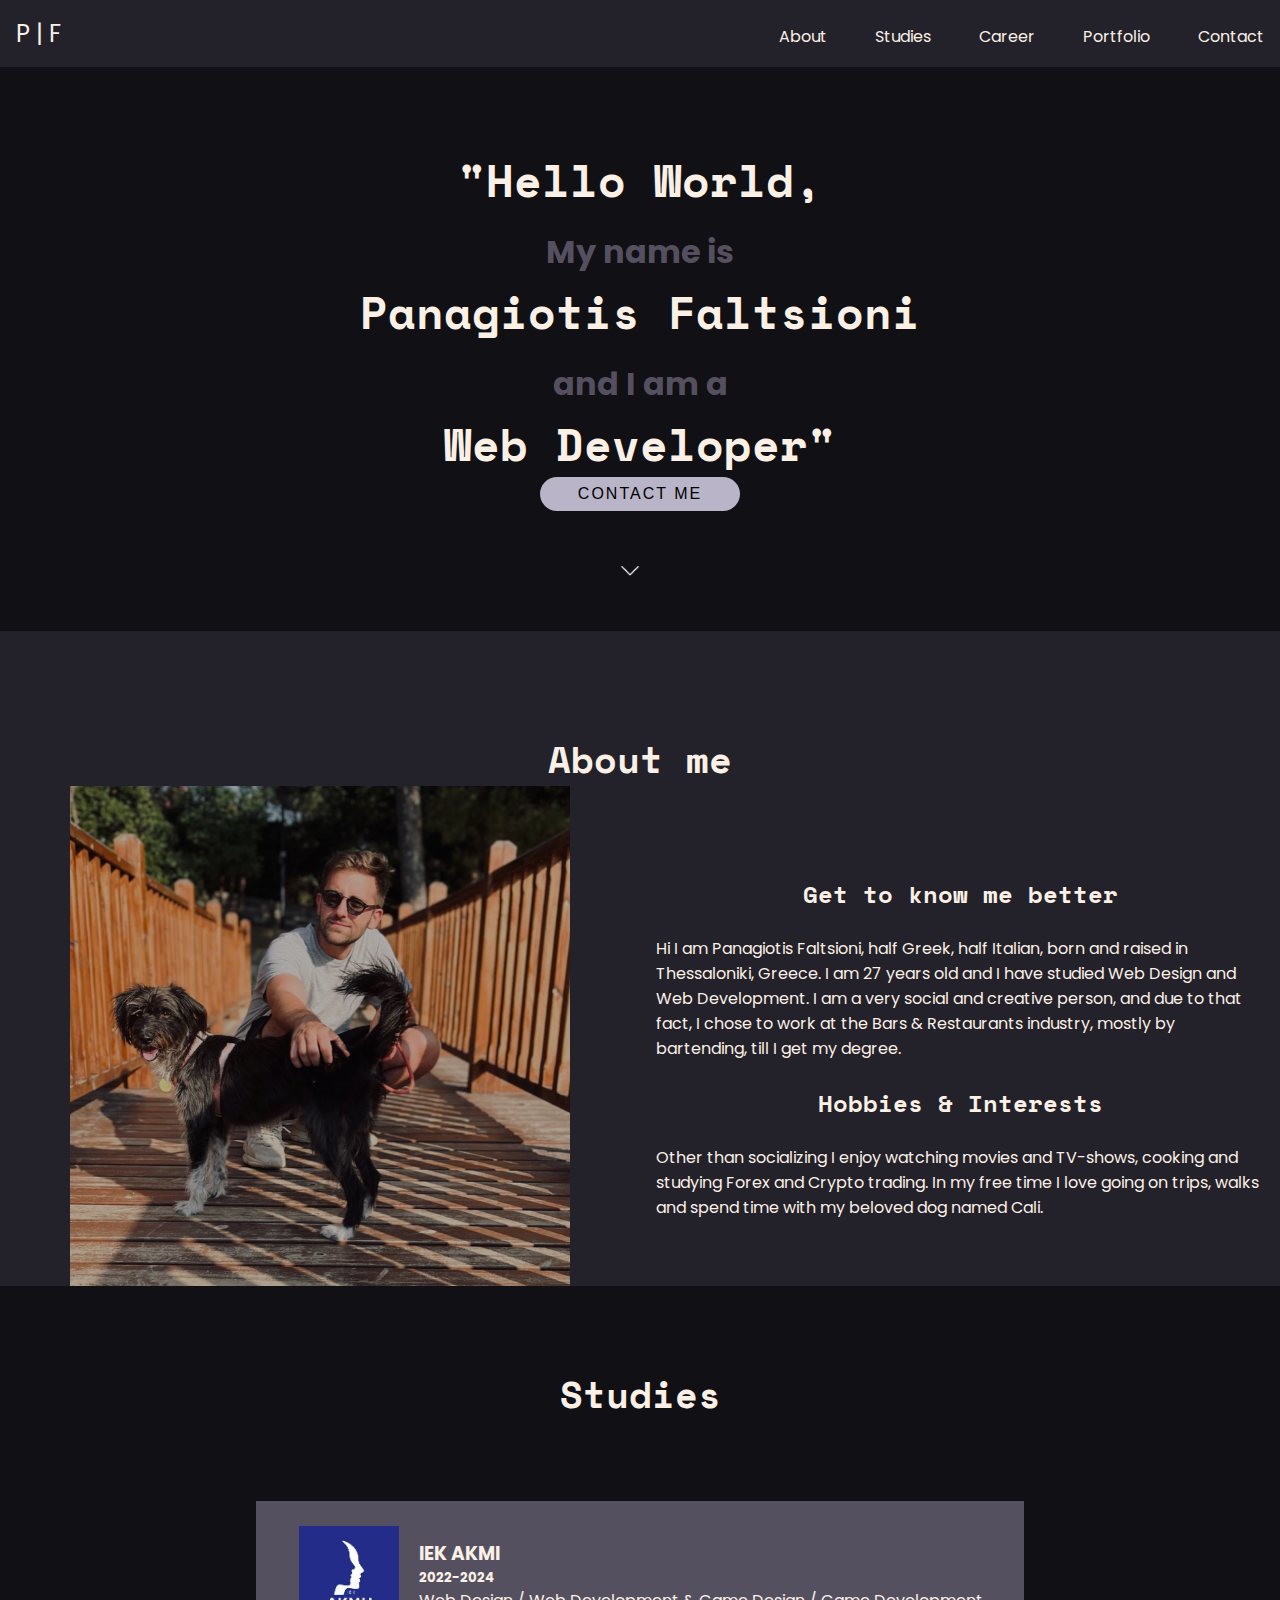
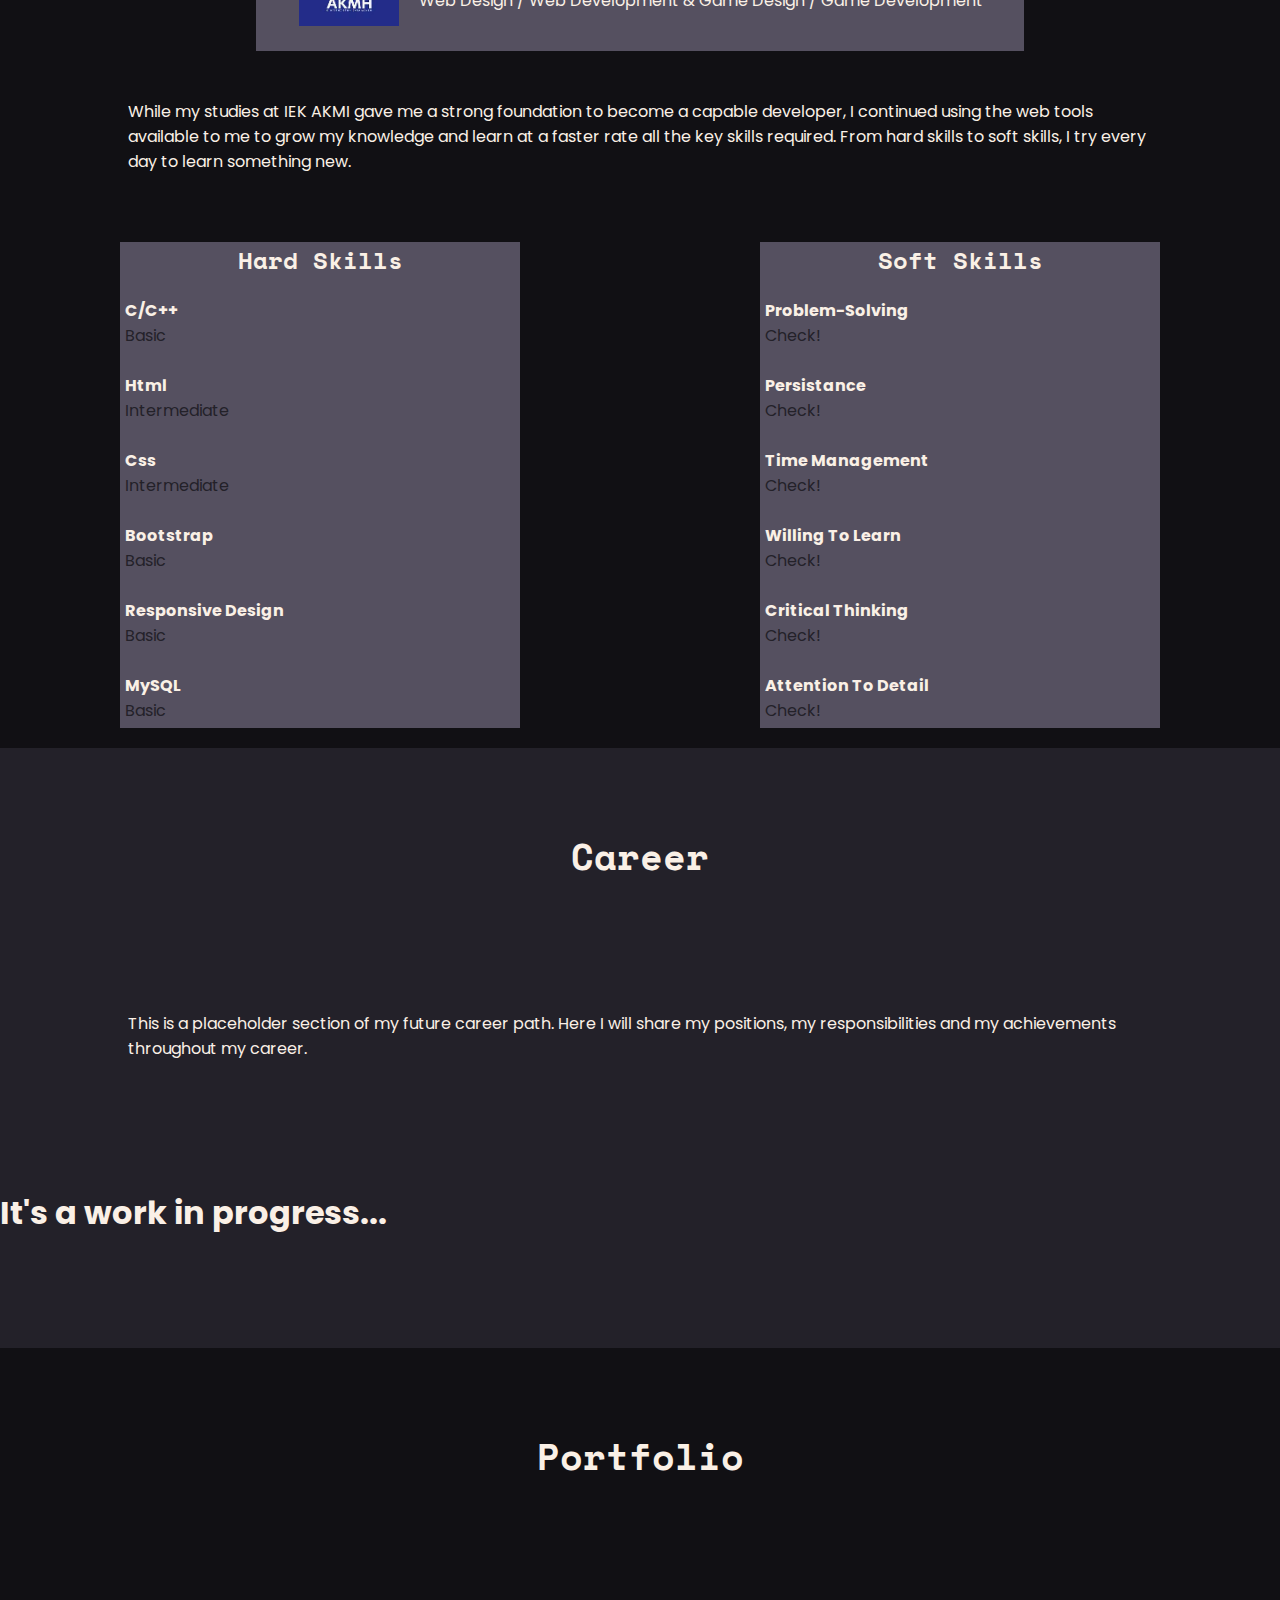
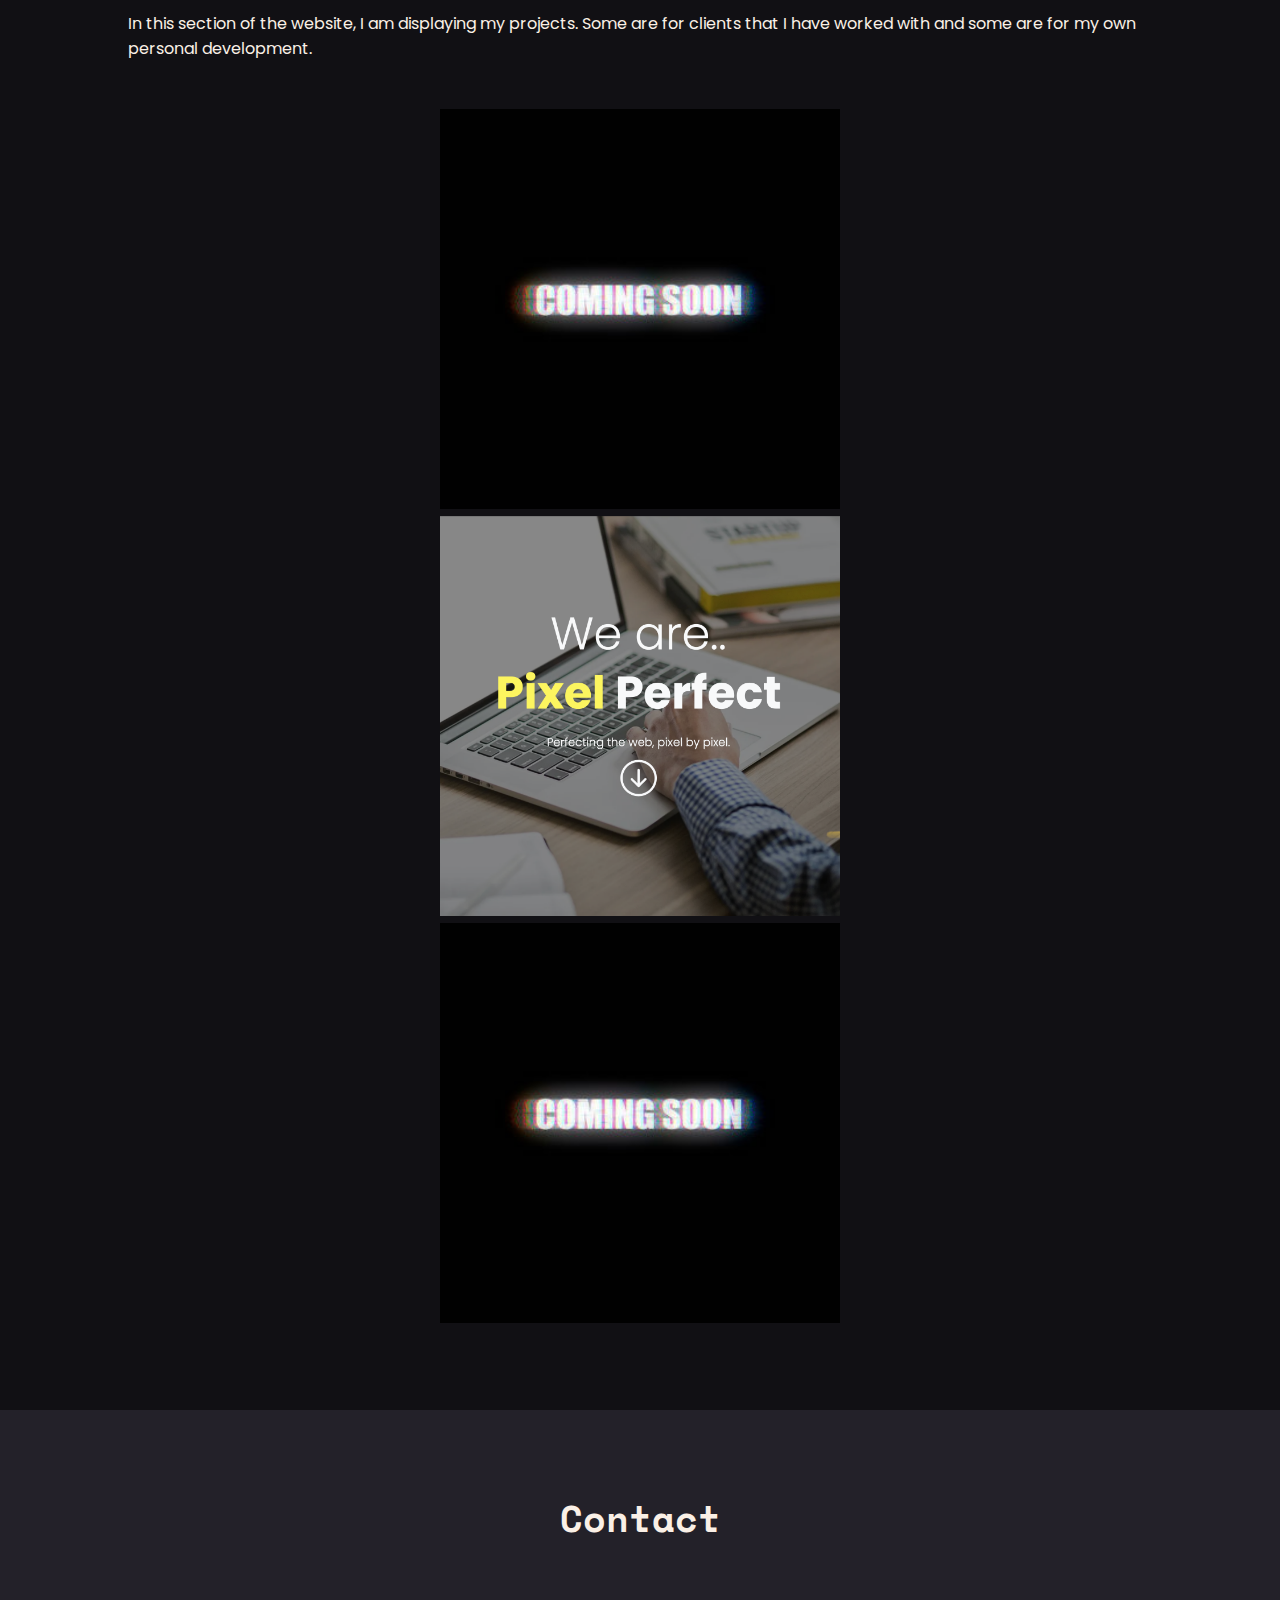
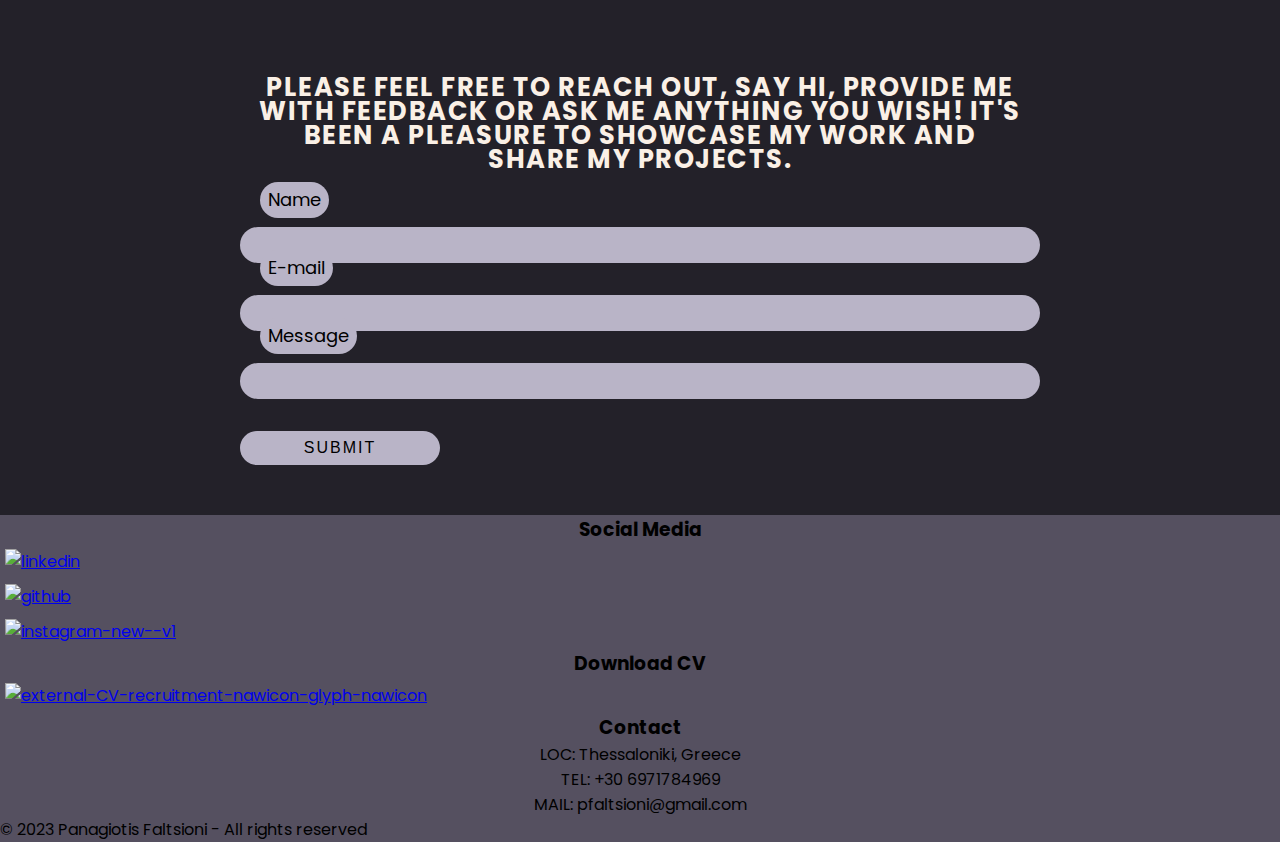
==== commit f731d187: "Add files via upload" ====
--- a/index.html
+++ b/index.html
@@ -297,7 +297,7 @@
         <div class="col-sm-4">
             <h3 class="title-small">Download CV</h3>
             <div class="text-center py-5">
-                <a href="assets/CV - Panagiotis Faltsioni.pdf" download>
+                <a href="assets/CV_Panagiotis_Faltsioni.pdf" download>
                     <img id="cv" width="50" height="50" src="https://img.icons8.com/external-nawicon-glyph-nawicon/64/external-CV-recruitment-nawicon-glyph-nawicon.png" alt="external-CV-recruitment-nawicon-glyph-nawicon"/>
                 </a>
             </div>
--- a/style.css
+++ b/style.css
@@ -67,6 +67,7 @@
 }
 html {
     scroll-behavior: smooth !important;
+    overflow-x: hidden;
 }
 body {
     overflow-x: hidden;
@@ -241,7 +242,7 @@
     }
 }
 
-/* NAVBAR */
+/* ////////////////////////    NAVBAR   //////////////////////// */
 nav {
     display: flex;
     justify-content: space-between;
@@ -731,10 +732,10 @@
 }
 .skills ul li p{
     font-weight: normal;
-    color: #6c757d; /* text-muted (Bootstrap)*/
+    color: var(--clr-primary-dark);
 }
 .green-muted ul li p {
-    color: #5fa052;
+    color: var(--clr-primary-dark);
 }
 
 .akmi-box {
